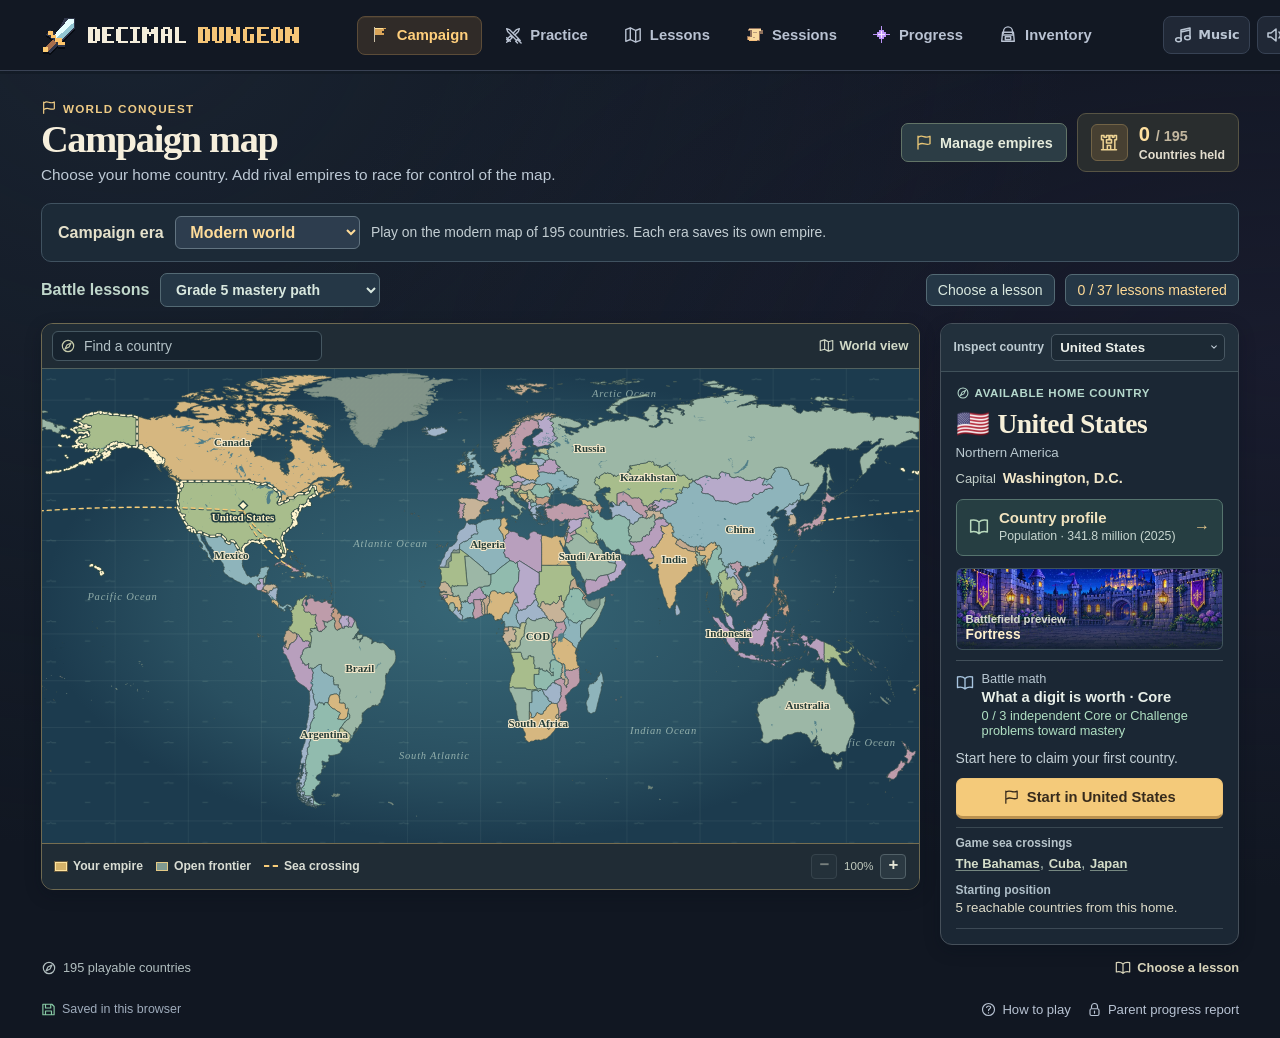
==== web/index.html @ e3fedc88 "Publish Decimal Dungeon with offline Mac and Windows launchers" ====
<!doctype html>
<html lang="en">
<head>
<meta charset="utf-8">
<meta name="viewport" content="width=device-width, initial-scale=1">
<meta name="theme-color" content="#10131e">
<meta http-equiv="Content-Security-Policy" content="default-src 'self' file:; script-src 'self' file:; style-src 'self' file: 'unsafe-inline'; img-src 'self' file: data:; media-src 'self' file:; connect-src 'none'; object-src 'none'; base-uri 'none'">
<title>Decimal Dungeon</title>
<link rel="icon" href="assets/app-icon.png">
<link rel="stylesheet" href="game.css">
<link rel="stylesheet" href="workbench.css">
<link rel="stylesheet" href="panels.css">
<link rel="stylesheet" href="campaign.css">
<link rel="stylesheet" href="country-guide.css">
<link rel="stylesheet" href="lesson-board.css">
<link rel="stylesheet" href="lesson-library.css">
<link rel="stylesheet" href="math-paper.css">
<link rel="stylesheet" href="fraction-workmat.css">
<link rel="stylesheet" href="battle-clock.css">
<script defer src="math.js"></script>
<script defer src="campaign-data.js"></script>
<script defer src="capitals.js"></script>
<script defer src="historical-atlas.js"></script>
<script defer src="eras.js"></script>
<script defer src="lesson-numbers.js"></script>
<script defer src="lesson-space.js"></script>
<script defer src="lessons.js"></script>
<script defer src="adventure.js"></script>
<script defer src="math-paper.js"></script>
<script defer src="fraction-workmat.js"></script>
<script defer src="workbench.js"></script>
<script defer src="lesson-models.js"></script>
<script defer src="lesson-board.js"></script>
<script defer src="lesson-library.js"></script>
<script defer src="panels.js"></script>
<script defer src="country-profiles.js"></script>
<script defer src="historical-country-facts.js"></script>
<script defer src="heritage-sites.js"></script>
<script defer src="country-guide.js"></script>
<script defer src="campaign.js"></script>
<script defer src="victory.js"></script>
<script defer src="battle-clock.js"></script>
<script defer src="music.js"></script>
<script defer src="game.js"></script>
</head>
<body>
<a class="skip" href="#campaign-host">Go to campaign map</a>
<header class="mast">
  <div class="mast-inner">
    <div class="brand" aria-label="Decimal Dungeon"><span data-icon="sword" class="brand-icon"></span><img src="assets/wordmark.png" alt="Decimal Dungeon"></div>
    <nav class="nav" aria-label="Game navigation">
      <button type="button" class="nav-item current" id="campaign-nav" aria-current="page"><span data-icon="flag"></span>Campaign</button>
      <button type="button" class="nav-item" id="battle-nav"><span data-icon="battle"></span><span id="battle-nav-label">Practice</span></button>
      <button type="button" class="nav-item" data-panel="map"><span data-icon="map"></span>Lessons</button>
      <button type="button" class="nav-item" data-panel="sessions"><span data-icon="scroll"></span>Sessions</button>
      <button type="button" class="nav-item" data-panel="progress"><span data-icon="spark"></span>Progress</button>
      <button type="button" class="nav-item" data-panel="inventory"><span data-icon="bag"></span>Inventory</button>
    </nav>
    <div class="tools">
      <button type="button" class="tool music-toggle" id="music" aria-label="Turn background music on" aria-pressed="false"><span data-icon="music"></span><span>Music</span></button>
      <button type="button" class="tool" id="sound" title="Turn sound off" aria-label="Turn sound off"><span data-icon="sound"></span></button>
      <button type="button" class="tool" data-panel="settings" title="Game settings" aria-label="Game settings"><span data-icon="gear"></span></button>
    </div>
  </div>
</header>
<main id="campaign-host" tabindex="-1" aria-label="Empire campaign"></main>
<main class="game-layout" id="battle-host" hidden>
  <div class="play-column">
    <section class="lesson-strip" aria-label="Current lesson">
      <div><small id="lesson-session-label">Current lesson</small><strong id="lesson-title" data-active-lesson></strong></div>
      <button type="button" data-panel="tutorial">Tutorial</button>
      <button type="button" data-panel="map">Change lesson</button>
    </section>
    <section class="arena" aria-labelledby="world-title">
      <div class="scenery" id="scenery">
        <div class="glints" aria-hidden="true"><i></i><i></i><i></i><i></i></div>
        <div class="area-title">
          <div class="world-tag"><span data-icon="diamond"></span><span id="world-number">Math practice</span></div>
          <h1 id="world-title" tabindex="-1">Add tenths</h1>
        </div>
        <div id="encounter" class="encounter">Encounter 01</div>
        <div class="fighter hero-fighter" id="hero-fighter" aria-hidden="true">
          <div class="char-shadow"></div>
          <div class="figure"><img id="hero-art" src="assets/ranger.png" alt=""><span class="held" id="held"></span></div>
        </div>
        <div class="fighter enemy-fighter" id="enemy-fighter" aria-hidden="true">
          <div class="char-shadow"></div>
          <div class="figure"><img id="enemy-art" src="assets/slime.png" alt=""><span class="crown" data-icon="crown"></span></div>
        </div>
        <dialog id="victory-film" aria-labelledby="victory-caption">
          <video id="victory-video" muted playsinline preload="none" aria-label="Heroes and monsters march into battle. The heroes raise their flag in victory."></video>
          <strong id="victory-caption"></strong>
          <button type="button" id="skip-victory">Skip film</button>
        </dialog>
        <div class="battle-flash" aria-hidden="true"></div>
        <span class="crit-flare" aria-hidden="true">Critical hit!</span>
        <div class="hero-nameplate plate"><span class="player-gem"></span><span id="battle-hero-name">Rowan</span></div>
        <div class="enemy-nameplate plate">
          <span class="hp-line"><b id="enemy-name">Moss Slime</b><span id="enemy-hp">30/30 HP</span></span>
          <span class="meter hp-track"><span id="hp-meter"></span></span>
        </div>
      </div>
      <div class="objective"><span data-icon="battle"></span><span id="objective">Solve the problem to defeat Moss Slime.</span></div>
    </section>
    <div class="spell-area">
      <div id="battle-timer"></div>
      <section id="workbench" tabindex="-1" aria-label="Math workbench"></section>
    </div>
  </div>
  <aside class="journal" aria-label="Hero and progress">
    <section class="journal-card hero-card">
      <div class="card-title"><span class="kicker-icon" data-icon="helmet"></span><h2>Your hero</h2><button type="button" class="icon-link" title="Change hero or equipment" aria-label="Change hero or equipment" data-panel="inventory"><span data-icon="edit"></span></button></div>
      <div class="hero-profile">
        <div class="portrait"><img id="portrait" src="assets/ranger.png" alt=""></div>
        <div><div class="small-label" id="hero-role">Forest ranger</div><strong id="hero-name">Rowan</strong><span class="level-badge" id="hero-level">Level 1</span></div>
      </div>
      <div class="xp-label"><span>Experience</span><span id="xp-count">0 / 100 XP</span></div>
      <div class="meter xp-track"><span id="xp-meter"></span></div>
      <div class="wallet"><span data-icon="coin"></span><strong id="coins">0</strong><span>gold coins</span></div>
    </section>
    <section class="journal-card quest-card">
      <div class="card-title"><span class="kicker-icon" data-icon="scroll"></span><h2>Battle and learning progress</h2></div>
      <div class="quest-body">
        <div class="quest-name"><span data-icon="flag"></span><strong id="quest-boss-title">Next boss</strong></div>
        <p id="quest-boss-text"></p><div class="encounter-route" id="route" aria-hidden="true"></div>
        <hr>
        <div class="quest-name"><span data-icon="spark"></span><strong id="quest-mastery-title">Add tenths</strong></div>
        <p id="quest-mastery-text"></p><div class="mastery-pips" id="mastery-pips" aria-hidden="true"></div>
      </div>
    </section>
    <button class="map-preview" type="button" id="empire-preview">
      <span class="map-image" id="campaign-miniature" aria-hidden="true"></span>
      <span class="map-caption"><span data-icon="flag"></span><span class="map-caption-heading"><strong>Campaign map</strong><small id="preview-era"></small></span><span id="world-count"></span></span>
    </button>
  </aside>
</main>
<footer class="footer"><span class="save-status" id="save-status"><span data-icon="save"></span>Saved on this Mac</span><div><button type="button" data-panel="help"><span data-icon="help"></span>How to play</button><button type="button" data-panel="parent"><span data-icon="lock"></span>Parent progress report</button></div></footer>
<noscript>This game needs JavaScript enabled.</noscript>
</body>
</html>
---- web/game.css ----
:root {
  color-scheme:dark;
  --ink:#f4f0e9; --muted:#acb8cb; --gold:#ffcf77; --line:#364153;
  --panel:#1b2433; --mint:#81dfb7; --subtle:#18202e;
  font-family:ui-rounded,"Trebuchet MS",-apple-system,BlinkMacSystemFont,sans-serif;
  font-size:16px;
}
* {box-sizing:border-box}
[hidden] {display:none!important}
#campaign-host:focus, #world-title:focus {outline:none}
body {margin:0; color:var(--ink); background-color:#111722; background-image:radial-gradient(ellipse at 10% 0%,#23314170 0,transparent 58%),radial-gradient(ellipse at 100% 35%,#23213d65 0,transparent 55%); min-height:100vh}
button {font:inherit; color:inherit; cursor:pointer}
button:focus-visible,a:focus-visible,[tabindex="0"]:focus-visible {outline:3px solid #a4deff; outline-offset:3px}
button:disabled {cursor:default}
[data-icon] {display:inline-grid; place-items:center; flex-shrink:0; line-height:0}
[data-icon] svg {display:block; width:100%; height:100%}
.skip {position:absolute; left:12px; top:-100px; z-index:8; background:#26374a; color:white; padding:9px}
.skip:focus {top:12px}
.mast {background:#121823; border-bottom:1px solid #394254; box-shadow:0 3px 0 #0e141d66}
.mast-inner {min-height:70px; max-width:1336px; margin:0 auto; padding:9px clamp(18px,3.2vw,45px); display:flex; align-items:center; gap:clamp(22px,4.5vw,72px)}
.brand {display:flex; gap:11px; align-items:center; flex:none}
.brand img {display:block; width:clamp(155px,16.5vw,226px); height:auto; image-rendering:pixelated}
.brand-icon {width:36px; height:41px; filter:drop-shadow(0 2px 0 #070b12)}
.nav {display:flex; gap:8px; align-items:center}
.nav-item,.tool {background:transparent; color:#b9c2d2; border:1px solid transparent; border-radius:8px; font-weight:690; transition:background .14s,color .14s}
.nav-item {display:flex; align-items:center; justify-content:center; gap:8px; min-height:39px; padding:6px 13px; font-size:.925rem; white-space:nowrap}
.nav-item [data-icon] {width:18px; height:18px}
.nav-item:hover,.tool:hover {background:#293344; color:#fff3d9}
.nav-item.current {color:#ffcf7c; border-color:#5c4c38; background:#302b28; box-shadow:inset 0 1px #79644033}
.tools {margin-left:auto; display:flex; gap:7px}
.tool {width:38px; height:38px; display:grid; place-items:center; border-color:#374254; color:#bbc6d4; background:#202836}
.tool [data-icon] {width:20px; height:20px}
.game-layout,.footer {width:min(100%,1336px); margin:auto; padding-inline:clamp(18px,3.2vw,45px)}
.game-layout {display:grid; grid-template-columns:minmax(0,1fr) clamp(240px,24vw,309px); gap:clamp(16px,1.7vw,25px); padding-top:clamp(18px,2.3vh,28px); align-items:start}
.play-column,.journal {display:grid; gap:18px; min-width:0}
.arena,.journal-card,.map-preview {border:1px solid #3b4659; background:var(--panel); border-radius:14px; overflow:hidden; box-shadow:0 4px 8px #0710192a}
.scenery {position:relative; height:clamp(252px,22.5vw,313px); background-color:#17434b; background-image:url(assets/slime-forest.webp); background-position:center; background-size:cover; isolation:isolate; overflow:hidden}
.scenery::before {content:""; position:absolute; inset:0; z-index:-1; pointer-events:none; background:linear-gradient(122deg,#071628b5,transparent 42%),linear-gradient(to top,#0c1c2673,transparent 26%)}
.area-title {position:absolute;right:clamp(94px,13%,122px); left:clamp(17px,2vw,29px); top:clamp(16px,1.6vw,22px)}
.world-tag,.encounter {font:700 .73rem/1.2 ui-monospace,Menlo,monospace; letter-spacing:.11em; text-transform:uppercase}
.world-tag {color:#ffe1a2; display:flex; align-items:center; gap:6px; text-shadow:0 1px 2px #010b13}
.world-tag [data-icon] {width:12px; height:12px}
.area-title h1 {margin:5px 0 0;color:#fff2c4;font-family:inherit;font-size:clamp(1.5rem,2.55vw,2.33rem);font-weight:850;line-height:1.08;letter-spacing:-.025em;text-wrap:balance;overflow-wrap:anywhere;text-shadow:0 2px 1px #152b36,0 0 8px #10262d}
.encounter {position:absolute; right:16px; top:16px; padding:6px 9px; letter-spacing:.05em; border:1px solid #b7d0d440; border-radius:5px; background:#111a2cce; color:#eeeede; font-size:.69rem}
.fighter {--scale:1; position:absolute; bottom:49px; width:clamp(75px,9vw,122px); height:clamp(77px,9.2vw,127px); pointer-events:none}
.fighter .figure {position:absolute; inset:0; display:grid; align-items:end; animation:breathe 2.45s ease-in-out infinite; transform-origin:bottom center}
.fighter img {width:100%; height:100%; display:block; object-fit:contain; object-position:bottom; image-rendering:pixelated; filter:drop-shadow(1px 2px 0 #142a3259)}
.hero-fighter {left:24%; transform:translateX(-50%)}
.enemy-fighter {right:24%; transform:translateX(50%) scale(var(--scale)); transform-origin:bottom center; width:clamp(67px,7.7vw,106px); height:clamp(67px,7.7vw,106px)}
.enemy-fighter .figure {animation:slime-idle 2.1s ease-in-out infinite}
.enemy-fighter.special {--scale:1.12}
.enemy-fighter.special img {filter:sepia(.6) saturate(1.8) hue-rotate(342deg)}
.enemy-fighter.boss {--scale:1.25}
.enemy-fighter .crown {display:none; position:absolute; top:-12%; left:32%; width:34%; height:30%}
.enemy-fighter.boss .crown {display:grid}
.char-shadow {position:absolute; inset:auto 4% -4px; height:13px; border-radius:50%; background:#091e29a8}
.held {position:absolute; left:87%; bottom:36%; width:29%; height:39%; transform:rotate(8deg); filter:drop-shadow(1px 2px 0 #1b2736)}
.held svg {height:100%; width:100%; display:block}
.plate {position:absolute; display:flex; justify-content:center; background:#111c29ef; color:#f5f2db; border:1px solid #93a6a17a; border-radius:6px; line-height:1.1; box-shadow:0 2px 0 #0f21225e}
.hero-nameplate {align-items:center; gap:6px; left:24%; bottom:14px; transform:translateX(-50%); padding:6px 12px; font-size:.83rem; font-weight:740}
.player-gem {display:block; width:7px; height:7px; background:#8cdecd; transform:rotate(45deg); border:1px solid #b5ffe3}
.enemy-nameplate {right:24%; bottom:8px; min-width:130px; max-width:240px; transform:translateX(50%); padding:5px 8px; display:block}
.hp-line {display:flex; align-items:center; justify-content:space-between; gap:10px; font-size:.78rem}
.hp-line span {font:650 .65rem/1.1 ui-monospace,Menlo,monospace; color:#dbe1d1; white-space:nowrap}
.meter {display:block; width:100%; overflow:hidden; border-radius:4px; background:#0e1724}
.meter>span {display:block; height:100%; border-radius:inherit; transition:width .45s}
.hp-track {height:5px; margin-top:4px}
.hp-track>span {background:#8be097; box-shadow:inset 0 -1px #55ad74}
.objective {color:#d3deeb; display:flex; gap:9px; align-items:center; padding:10px 16px; background:#1b2737; font-size:.91rem; min-height:39px}
.objective [data-icon] {color:#e7be83; width:17px; height:17px}
.journal {gap:15px}
.card-title {min-height:45px; display:flex; align-items:center; gap:10px; padding:11px 17px; border-bottom:1px solid #384253; background:#202a39}
.card-title h2 {margin:0; font-size:1rem; letter-spacing:.005em}
.kicker-icon {width:22px; height:22px}
.icon-link {margin-left:auto; width:28px; height:26px; padding:4px; background:transparent; border:0; color:#b3bfd1; border-radius:4px; display:grid; place-items:center}
.icon-link:hover {background:#3a4254}
.icon-link [data-icon] {width:14px;height:14px}
.hero-profile {display:flex; align-items:center; gap:13px; padding:17px 17px 13px}
.portrait {display:grid; justify-items:center; align-items:end; width:63px; height:63px; flex:none; border:1px solid #697966; border-radius:10px; overflow:hidden; background:radial-gradient(at 50% 80%,#686d4d,#39493d 65%,#2a3a37)}
.portrait img {width:66px; height:72px; object-fit:contain; object-position:top; image-rendering:pixelated; transform:translateY(6px)}
.small-label {font-size:.78rem; color:#bcc9d3}
#hero-name {display:inline-block; font-size:1.35rem; line-height:1.25; margin:2px 6px 3px 0}
.level-badge {display:inline-block; font-size:.72rem; font-weight:750; color:#e8d5ff; background:#3c344a; border:1px solid #685574; padding:3px 6px; border-radius:5px; vertical-align:3px}
.xp-label {display:flex; gap:5px; justify-content:space-between; margin:0 17px 6px; color:#c4cedd; font-size:.78rem}
#xp-count {font:600 .73rem/1.2 ui-monospace,Menlo,monospace; color:#c1b1eb}
.xp-track {margin:0 17px 14px; width:calc(100% - 34px); height:7px; background:#0f1723; border:1px solid #344052}
.xp-track>span {background:#ba9ced}
.wallet {border-top:1px solid #354050; margin:0 17px; padding:10px 0 12px; display:flex; align-items:center; gap:6px; font-size:.83rem; color:#c7c4bd}
.wallet [data-icon] {width:20px; height:20px; margin-right:2px}
.wallet strong {font-size:.97rem; color:var(--gold)}
.quest-body {padding:14px 17px 17px}
.quest-name {display:flex; gap:7px; align-items:center; font-size:.91rem}
.quest-name [data-icon] {width:15px; height:15px}
.quest-body p {font-size:.81rem; color:#b7c2d2; line-height:1.4; margin:5px 0 10px}
.quest-body hr {border:0; border-top:1px dashed #435064; margin:15px 0}
.encounter-route {display:flex; align-items:center; width:100%; max-width:210px; height:14px}
.encounter-route i {flex:1; position:relative; height:2px; background:#454e60}
.encounter-route i:last-child {flex:0}
.encounter-route i::before {content:""; width:8px; height:8px; background:#222b3c; border:1px solid #6b7890; position:absolute; top:50%; transform:translateY(-50%) rotate(45deg); box-sizing:border-box}
.encounter-route i.done::before {background:#7fd6ad; border-color:#a3e5c5}
.encounter-route i.active::before {background:#f4bf61; border-color:#ffe6b0; box-shadow:0 0 6px #e2bf5366}
.mastery-pips {display:flex; gap:4px}
.mastery-pips i {background:#303d4e; border:1px solid #495569; border-radius:2px; width:10%; max-width:22px; height:6px}
.mastery-pips i.lit {background:#92cbb5; border-color:#a5e7c5}
.map-preview {padding:0; width:100%; display:flex; flex-direction:column; text-align:left}
.map-image {aspect-ratio:1000 / 540; width:100%; display:block; background:#213941; transition:filter .2s}
.map-image svg {display:block; width:100%; height:100%}
.map-preview:hover .map-image {filter:brightness(1.12)}
.map-caption {display:flex; width:100%; align-items:center; padding:10px 14px; gap:8px; background:#202b39}
.map-caption [data-icon] {width:19px; height:19px}
.map-caption strong {font-size:.93rem}
.map-caption-heading {display:grid; gap:2px; min-width:0}
#preview-era {font-size:.72rem; color:#c0d0d4}
#world-count {font-size:.74rem; color:#bdcbd2; margin-left:auto}
.footer {display:flex; align-items:center; justify-content:space-between; margin:17px auto 0; padding-bottom:16px; color:#9facbc; font-size:.78rem}
.footer>div,.footer button,.save-status {display:flex; align-items:center; gap:6px}
.footer>div {gap:16px}
.footer button {background:none; border:0; padding:5px 0; color:#b8c3d3; font-size:.82rem}
.footer button:hover {color:#f9d393}
.footer [data-icon] {width:15px; height:15px}
.save-status [data-icon] {color:#88caa5}
#workbench {outline:none; scroll-margin-top:12px}
#workbench .wb-shell {border-radius:14px; border-color:#3b4659}
.receipt {padding:21px; text-align:center; background:radial-gradient(ellipse at top,#343344,#1b2433 80%); border:1px solid #4c4f62; border-radius:14px}
.receipt h2 {margin:8px 0 5px; font-size:1.5rem}
.receipt p {margin:4px 0 11px; color:#ccd4df; line-height:1.4}
.receipt>.reward-emblem {color:var(--gold); width:35px; height:35px}
.receipt>.reward-emblem:not([data-icon]) {font-size:2.15rem;line-height:1.15}
.take {display:flex; align-items:center; justify-content:center; gap:12px; margin:12px 0; flex-wrap:wrap}
.take span {display:inline-flex; align-items:center; gap:4px; color:#eadabb; font-size:.86rem; font-weight:700}
.take [data-icon] {width:16px;height:16px}
.next {background:var(--gold); color:#362a19; border:1px solid #edbd6b; border-bottom:3px solid #ad8046; padding:9px 21px; border-radius:8px; font-weight:750}
.receipt .equation {font:700 1rem/1.5 ui-monospace,Menlo,monospace; color:#b9efd2}
.glints {position:absolute; inset:0; z-index:-1}
.glints i {position:absolute; width:3px; height:3px; background:#fff2a3; box-shadow:0 0 6px #fee173; animation:drift 4s ease-in-out infinite}
.glints i:nth-child(1) {left:10%; top:70%}.glints i:nth-child(2) {left:42%; top:58%; animation-delay:-1.5s}.glints i:nth-child(3) {left:58%; top:68%; animation-delay:-2.7s}.glints i:nth-child(4) {left:88%; top:51%; animation-delay:-.7s}
.battle-flash {opacity:0; width:24px; height:24px; background:#fff7ad; box-shadow:0 0 10px 6px #f7c576; position:absolute; left:29%; bottom:30%; clip-path:polygon(50% 0,65% 35%,100% 50%,65% 62%,50% 100%,38% 63%,0 50%,38% 37%)}
.cast .battle-flash {animation:cast .65s ease-out both}
.cast .enemy-fighter .figure {animation:hit .6s .28s ease-out}
@keyframes breathe {50%{transform:translateY(-2px)}}
@keyframes slime-idle {50%{transform:scale(1.035,.96)}}
@keyframes drift {0%,100%{opacity:.15; transform:translateY(4px)}50%{opacity:.9; transform:translateY(-4px)}}
@keyframes cast {0%{opacity:0; left:29%; transform:scale(.3)}18%{opacity:1}82%{opacity:1; left:75%; transform:scale(1.2)}100%{left:75%; opacity:0; transform:scale(2.8)}}
@keyframes hit {15%,45%{transform:translateX(6px);filter:brightness(1.8)}30%,75%{transform:translateX(-2px)}}
@media (min-width:1450px) {.game-layout {padding-top:30px}.scenery {height:335px}.journal{gap:18px}}
@media (max-width:1000px) {.mast-inner{gap:22px}.nav{gap:1px}.nav-item{padding-inline:9px}.game-layout {grid-template-columns:minmax(0,1fr) 225px;gap:14px}.card-title,.hero-profile{padding-inline:13px}.quest-body{padding-inline:13px}.scenery{height:254px}}
@media (max-width:880px) {.game-layout{grid-template-columns:minmax(0,1fr)}.journal{grid-template-columns:repeat(3,minmax(0,1fr));align-items:start}.hero-fighter{width:100px;height:108px}.enemy-fighter{width:85px;height:85px}.scenery{height:270px}.hero-profile{gap:8px}.portrait{width:50px;height:53px}.portrait img{width:52px;height:60px}}
@media (max-width:670px) {.mast-inner{flex-wrap:wrap; gap:7px; padding-block:10px 4px}.brand-icon{width:28px;height:32px}.brand img{width:171px}.nav{order:3; width:100%; justify-content:space-between; border-top:1px solid #303947; padding-top:5px}.nav-item{flex:1; min-height:34px}.tool{height:32px;width:32px}.game-layout,.footer{padding-inline:12px}.game-layout{padding-top:12px}.scenery{height:235px}.journal{grid-template-columns:repeat(2,minmax(0,1fr));gap:10px}.map-preview{grid-column:1/-1;display:grid;grid-template-columns:40% 1fr}.journal-card{height:100%}.quest-body{padding-block:10px}.quest-body hr{margin:10px 0}.enemy-nameplate{right:25%}.play-column{gap:12px}.footer{flex-wrap:wrap;gap:6px}}
@media (max-width:430px) {.encounter{font-size:.6rem;padding:4px 6px;right:10px;top:12px}.area-title{left:14px;top:12px}.hero-fighter{width:80px;height:90px;left:23%}.enemy-fighter{width:70px;height:70px}.scenery{height:209px}.hero-profile{display:block;padding-block:10px}.portrait{float:left;margin:0 6px 3px 0;width:40px;height:44px}.portrait img{width:44px;height:50px}.level-badge{font-size:.65rem}.small-label{font-size:.71rem}.hero-profile #hero-name{font-size:1rem}.objective{font-size:.82rem;padding:8px 10px}.map-caption{padding-inline:8px}.card-title{gap:6px}.quest-name{font-size:.8rem}.quest-name [data-icon]{width:12px;height:12px}.quest-body p{font-size:.75rem}.quest-body{padding-inline:10px}.encounter-route{width:92%}}
@media (prefers-reduced-motion:reduce) {*,*::before,*::after {animation:none!important; transition:none!important; scroll-behavior:auto!important}}
@media (min-width:671px) and (max-width:820px) {
  .mast-inner{gap:10px;padding-inline:12px}.brand{gap:6px}.brand img{width:144px}.brand-icon{width:27px}
  .nav-item{font-size:.85rem;padding-inline:6px;gap:4px}.tool{width:33px;height:34px}
}
@media (max-width:440px) {.nav-item{font-size:.79rem;padding-inline:4px;gap:4px}.nav-item [data-icon]{width:14px;height:14px}}

#victory-film {position:absolute;inset:0;z-index:6;margin:0;width:100%;height:100%;max-width:none;max-height:none;padding:0;border:0;overflow:hidden;background:#101922;color:#fff3cf}
#victory-video {width:100%;height:100%;display:block;object-fit:contain}
#victory-caption {position:absolute;top:12px;left:14px;max-width:calc(100% - 118px);padding:5px 10px;background:#122032e8;border:1px solid #d1ae70;border-radius:5px;font:700 clamp(.88rem,2vw,1.18rem)/1.25 Georgia,serif}
#skip-victory,[data-replay-victory],[data-conquest-map] {border:1px solid #768093;border-radius:7px;background:#1d2a3b;color:#fff1cf;font:inherit;font-weight:650;padding:7px 12px}
#skip-victory {position:absolute;right:12px;top:12px;font-size:.82rem}
[data-replay-victory],[data-conquest-map] {margin:4px 0 4px 8px}

.receipt .next kbd {margin-inline-start:.6em;padding:.05em .28em;border:1px solid #977344;border-radius:3px;font:600 .86em/1 system-ui}

.worked-sums {margin:10px auto 14px;background:#172435;border:1px solid #425767;border-radius:8px;text-align:left}
.worked-sums summary {padding:9px 13px;cursor:pointer;color:#c0e6dc;font-weight:650}
.worked-sums summary:focus-visible {outline:2px solid #f8d992;outline-offset:2px}
.worked-sums-sheet {display:grid;grid-template-columns:repeat(auto-fit,minmax(min(100%,240px),1fr));gap:18px;padding:5px 13px 13px}
.worked-sums h3 {color:#ffe1a5;margin:0;font-size:1rem}
.worked-sums .equation {overflow-wrap:anywhere}
.worked-sums ol {padding:0;margin:0;list-style:none}
.worked-sums li {display:grid;grid-template-columns:1fr auto;gap:1px 9px;padding:5px 0;border-top:1px solid #384655}
.worked-sums li strong {text-transform:capitalize;font-size:.85rem}
.worked-sums li span {font-variant-numeric:tabular-nums}
.worked-sums li small {grid-column:1/-1;color:#b8c9d1}
.lesson-milestone{display:inline-block;margin:7px 0;border:1px solid #4b766d;background:#203d39;padding:5px 10px;border-radius:7px;color:#bae7d0;font-weight:650}
.lesson-milestone.earned{border-color:#bb944e;background:#3b3224;color:#ffdc90}
.receipt [data-next-lesson]{font:inherit;background:#233847;color:#c6e8db;border:1px solid #5d7e81;border-radius:7px;padding:7px 10px;margin:4px}
@media(max-width:950px){.mast .nav{flex-wrap:wrap}.mast .nav-item{padding-inline:7px;min-height:34px}}
.spell-area{min-width:0}
.music-toggle{width:auto;padding-inline:9px;display:flex;align-items:center;justify-content:center;gap:5px;font:650 .8rem/1 system-ui}
.music-toggle[aria-pressed=true]{border-color:#78aa91;background:#244537;color:#c1e7cb}
.critical-hit{display:flex;justify-content:center;align-items:center;flex-wrap:wrap;gap:8px;margin:10px auto 6px;padding:8px 12px;width:fit-content;border:1px solid #a48553;border-radius:7px;background:#3a3225;color:#f9dea6}
.critical-hit strong{color:#ffda80}.critical-hit span{font-size:.85rem}
@media(max-width:720px){.music-toggle{width:36px;padding-inline:4px}.music-toggle span:last-child{display:none}}
.crit-flare{display:none;pointer-events:none;position:absolute;z-index:4;right:12%;top:27%;padding:3px 8px;font:800 clamp(.85rem,1.7vw,1.3rem)/1.3 ui-rounded,system-ui;color:#ffe394;background:#30281cef;border:1px solid #d6a45b;border-radius:5px;text-shadow:1px 1px #362715}
.crit-cast .crit-flare{display:block;animation:crit-rise 1.6s ease-out forwards}
@keyframes crit-rise{0%{opacity:0;transform:translateY(12px) scale(.9)}15%,77%{opacity:1}23%{transform:translateY(0) scale(1.04)}100%{opacity:0;transform:translateY(-16px)}}
@media(prefers-reduced-motion:reduce){.crit-cast .crit-flare{display:none}}
---- web/workbench.css ----
.wb-shell {
  --wb-ink:#ebeff7; --wb-soft:#b2bed0; --wb-line:#344054; --wb-frame:#1d2738;
  --wb-gold:#ffcc70; --wb-teal:#88ead4; --wb-input:#faf0d7;
  color:var(--wb-ink); background:#1b2433; border:1px solid var(--wb-line);
  border-radius:18px; overflow:hidden; font-family:inherit;
}
.wb-shell * { box-sizing:border-box; }
.wb-sr { position:absolute; width:1px; height:1px; margin:-1px; overflow:hidden; clip-path:inset(50%); white-space:nowrap; }
.wb-header { display:flex; align-items:center; justify-content:space-between; gap:12px; padding:15px 21px; border-bottom:1px solid var(--wb-line); }
.wb-title-group,.wb-tools { display:flex; align-items:center; gap:12px; }
.wb-title-group { min-width:0; }
.wb-book,.wb-tools { flex-shrink:0; }
.wb-tools { gap:10px; }
.wb-header .wb-equation { color:#f3dfaf; font:650 1.13rem/1.3 ui-monospace,'Courier New',monospace; letter-spacing:.02em; margin:3px 0 0; }
.wb-header .wb-equation span { color:#b6c4d5; }
.wb-mode { color:#b7c5d8; font-size:.83rem; font-weight:650; }
.wb-header h2 { display:flex; gap:12px; align-items:center; color:var(--wb-ink); font-family:inherit; font-size:1.2rem; line-height:1.25; letter-spacing:-.025em; font-weight:780; margin:0; }
.wb-book { display:grid; place-items:center; width:35px; height:35px; border-radius:9px; color:#c8b5ff; background:#36314c; border:1px solid #55466a; }
.wb-shell button, .wb-shell input { font:inherit; }
.wb-shell button { cursor:pointer; }
.wb-shell button:disabled { cursor:default; }
.wb-shell :focus-visible { outline:3px solid var(--wb-teal); outline-offset:3px; }
.wb-header .wb-hint { background:#252d3c; border:1px solid #51505a; color:#ffdb91; display:flex; align-items:center; gap:7px; font-size:.875rem; font-weight:700; border-radius:9px; padding:6px 9px; min-height:35px; }
.wb-hint:disabled { opacity:.55; }
.wb-hint-count { background:#453d32; border-radius:5px; padding:1px 5px; font-variant-numeric:tabular-nums; }
.wb-body { display:grid; grid-template-columns:minmax(245px,.92fr) minmax(275px,1.08fr); gap:clamp(16px,2.3vw,32px); padding:18px 21px 21px; align-items:stretch; }
.wb-board {
  --wb-cell:clamp(32px,3.45vw,43px); --wb-gap:5px; display:flex; flex-direction:column; align-items:center;
  justify-content:center; gap:12px; min-height:185px; border-radius:12px; border:1px solid #36465a;
  padding:16px 6px; color:#e6edf7;
  background-color:#141e2d; background-image:linear-gradient(#637b9411 1px,transparent 1px),linear-gradient(90deg,#637b9411 1px,transparent 1px);
  background-size:18px 18px; overflow:hidden; position:relative;
}
.wb-grid { width:calc(var(--wb-cell) * var(--n)); margin-inline:auto; position:relative; }
.wb-guided::before { content:''; position:absolute; inset-block:0; left:calc(var(--wb-cell) * var(--wb-whole) - 1px); border-left:1px dashed #b29a6566; pointer-events:none; }
.wb-row, .wb-places { display:grid; grid-template-columns:repeat(var(--n),var(--wb-cell)); justify-content:start; }
.wb-row { position:relative; transform:translateX(calc(var(--wb-cell) * var(--shift,0))); }
.wb-row.wb-movable { border-radius:6px; cursor:grab; touch-action:pan-y; user-select:none; -webkit-user-select:none; }
.wb-row.wb-movable:active { cursor:grabbing; }
.wb-lane { position:relative; margin:3px 0; }
.wb-operator { position:absolute; left:calc(-1 * var(--wb-cell) - 11px); top:50%; transform:translateY(-52%); font:600 1.3rem/1 ui-monospace,monospace; color:#c0cddd; }
.wb-cell { height:calc(var(--wb-cell) - 6px); display:flex; align-items:center; justify-content:center; position:relative; font:700 clamp(1.25rem,2.3vw,1.65rem)/1 ui-monospace,'Courier New',monospace; font-variant-numeric:tabular-nums; border-radius:5px; }
.wb-tile { color:#f5ecd7; background:#344153; box-shadow:inset 0 -2px 0 #263244; margin-inline:calc(var(--wb-gap)/2); }
.wb-movable .wb-tile { color:#fff3cf; background:#51473b; box-shadow:inset 0 0 0 1px #7c6850,inset 0 -2px 0 #3c342b; }
.wb-cell .wb-dot { position:absolute; z-index:2; display:block; width:6px; height:6px; background:#ffce76; color:transparent; border-radius:50%; right:-6px; bottom:3px; pointer-events:none; }
.wb-cell:not(.wb-tile) .wb-dot { right:-3px; }
.wb-active-col { color:#152b2b; background:#b4e6cf; box-shadow:inset 0 -2px 0 #779f91; }
.wb-filled:not(.wb-active-col) { color:#90ead8; }
.wb-line { height:2px; margin:6px -5px 5px; background:#a3aab2; opacity:.85; border-radius:3px; }
.wb-result.wb-unfilled::before { content:''; display:block; background:#344050; border-radius:4px; height:3px; width:13px; }
.wb-result-row .wb-verified { color:#a9ebce; }
.wb-places { margin-bottom:5px; color:#bac9d9; }
.wb-places span { text-align:center; font:600 .75rem/1.15 ui-monospace,monospace; }
.wb-shell .wb-guide-btn { color:#b8cadd; background:transparent; border:0; padding:2px 5px; font-size:.81rem; font-weight:650; text-decoration:underline; text-underline-offset:3px; }
.wb-carries .wb-cell { height:24px; }
.wb-shell .wb-digit-input { width:calc(100% - 6px); height:100%; padding:0; text-align:center; font:inherit; font-size:inherit; color:#20292f; background:var(--wb-input); border:2px solid #ddbd82; border-radius:5px; outline-offset:1px; caret-color:#233128; box-shadow:none; }
.wb-shell .wb-result-input { border-color:#a9e8d3; background:#e0fae9; }
.wb-digit-input::placeholder { color:#766d55; opacity:1; }
.wb-shell .wb-carry { width:22px; height:22px; border:1px dashed #c7afec; background:#40364e; color:#f0dbff; border-radius:5px; font:650 .92rem/1 ui-monospace,monospace; }
.wb-carry::placeholder { color:#d9cce9; }
.wb-carry-done { color:#d9beff; font-size:.89rem; }
.wb-shell .wb-placeholder { width:100%; }
.wb-sliders { display:flex; gap:8px; }
.wb-row-controls { display:grid; gap:6px; }
.wb-slider-label { align-self:center; min-width:65px; color:#c6d1de; font-size:.78rem; font-weight:680; }
.wb-multi-board { container-type:inline-size; }
.wb-multi-board .wb-grid { --wb-cell:min(42px,calc((100cqw - 19px) / (var(--n) + 2.7))); }
.wb-wide-places .wb-places span { align-self:start; white-space:nowrap; }
.wb-wide-places .wb-places span:nth-child(even) { margin-top:.9rem; }
.wb-multi-board .wb-operator { left:calc(-1 * var(--wb-cell) - 10px); }
.wb-sliders button { border:1px solid #475569; color:#e0e6ee; background:#2a3647; border-radius:7px; padding:4px 10px; min-width:64px; font-size:.83rem; font-weight:700; display:inline-flex; gap:6px; align-items:center; justify-content:center; }
.wb-sliders button span { font-size:1.1rem; line-height:1; }
.wb-sliders button:disabled { opacity:.47; }
.wb-task { display:flex; flex-direction:column; justify-content:center; align-items:flex-start; min-width:0; text-align:left; padding-block:4px; }
.wb-step { color:#b2c2d4; display:flex; align-items:center; gap:9px; font-size:.78rem; font-weight:650; }
.wb-dots { display:flex; gap:4px; align-items:center; }
.wb-dots i { display:block; border-radius:3px; height:5px; width:8px; background:#465267; }
.wb-dots .wb-here { width:16px; background:#f8cd7c; }
.wb-dots .wb-done { background:#88d6b8; }
.wb-task h3 { font-family:inherit; font-size:clamp(1.18rem,2vw,1.47rem); color:#f4f2eb; letter-spacing:-.03em; line-height:1.2; margin:9px 0 6px; font-weight:760; }
.wb-task h3:focus { outline:0; }
.wb-task p { font-size:.96rem; line-height:1.45; margin:0; color:#c1cddd; }
.wb-actions { margin-top:13px; display:flex; flex-wrap:wrap; align-items:center; gap:8px 14px; }
.wb-shell .wb-primary { background:#ffce77; border:1px solid #f2c173; border-bottom:3px solid #b98d4c; color:#30291c; font-weight:780; border-radius:8px; padding:8px 17px; min-height:40px; font-size:.94rem; }
.wb-primary:hover { filter:brightness(1.05); }
.wb-shell .wb-text-btn { background:transparent; border:0; padding:6px 0; color:#c5d0de; font-size:.85rem; font-weight:650; text-decoration:underline; text-underline-offset:3px; text-decoration-color:#657386; }
.wb-feedback:empty { display:none; }
.wb-feedback p { font-size:.87rem; padding:7px 9px; border-radius:6px; margin-top:8px; }
.wb-feedback .wb-msg { color:#ffdda4; background:#39342f; border-left:2px solid #dfb568; }
.wb-feedback .wb-clue { display:flex; gap:7px; align-items:flex-start; color:#e7d8ff; background:#373044; border-left:2px solid #b49bdb; }
.wb-feedback .wb-clue svg { flex:none; margin-top:2px; }
.wb-shell .wb-final { border:2px solid #cdbd91; background:#fff2d6; color:#222b32; padding:8px 11px; font-size:1.1rem; border-radius:7px; width:100%; max-width:222px; margin-top:10px; font-variant-numeric:tabular-nums; }
.wb-final::placeholder { color:#736c61; }
.wb-estimates { display:flex; gap:8px; margin-top:10px; }
.wb-rounding { display:flex; flex-wrap:wrap; align-items:flex-end; gap:6px; margin-top:10px; }
.wb-rounding label { display:flex; flex-direction:column; gap:3px; color:#d3dfdd; font:600 .78rem/1.2 ui-monospace,monospace; }
.wb-rounding>span { align-self:flex-end; color:#bac8d3; padding-bottom:6px; }
.wb-shell .wb-rounding input { width:4.8em; min-height:31px; font:650 .95rem/1 ui-monospace,monospace; border-radius:5px; border:1px solid #cfb786; background:#f7eed8; color:#263139; text-align:center; padding:3px; }
.wb-estimates button { background:#2a3547; color:#f4f4ef; border:1px solid #617187; border-radius:7px; min-width:43px; min-height:34px; font-weight:700; }
.wb-estimates button[aria-pressed=true] { background:#d7f4de; color:#20382e; border-color:#92cea9; }
.wb-cast { text-align:center; padding:24px; color:var(--wb-teal); }
@media (max-width:800px) {
  .wb-body { grid-template-columns:minmax(225px,.92fr) minmax(195px,1fr); padding:14px; gap:16px; }
  .wb-board { --wb-cell:33px; }
}
@media (max-width:580px) {
  .wb-body { grid-template-columns:1fr; gap:14px; }
  .wb-header { padding:11px 14px; }
  .wb-header .wb-title-group,.wb-header .wb-tools { gap:7px; }
  .wb-header .wb-tools { flex-direction:column-reverse; gap:2px; align-items:center; }
  .wb-mode { font-size:.78rem; }
  .wb-board { min-height:155px; --wb-cell:36px; padding:12px 8px; }
  .wb-task { padding:0 2px; }
  .wb-actions { margin-top:10px; }
}
.wb-group-board { gap:14px; padding:18px 12px; }
.wb-pair-tiles { display:flex; flex-wrap:wrap; justify-content:center; gap:8px; }
.wb-shell .wb-pair-tiles button { position:relative; background:#e9ddba; border:2px solid #c2ae7d; border-bottom:4px solid #958153; border-radius:8px; color:#292d30; padding:12px 9px; font:700 clamp(1rem,1.7vw,1.32rem)/1 ui-monospace,monospace; }
.wb-shell .wb-pair-tiles button[aria-pressed=true] { background:#c2edd7; border-color:#71c9ad; border-bottom-color:#4d927e; }
.wb-shell .wb-pair-tiles button[aria-pressed=true]::after { content:'✓'; display:block; position:absolute; right:-4px; top:-7px; border:1px solid #afe1bf; border-radius:50%; padding:1px 3px; color:#f0f9dd; background:#366959; font:750 .72rem/1 ui-sans-serif,sans-serif; }
.wb-shell .wb-pair-tiles button:disabled { background:#3a4450; border-color:#526270; color:#d8decb; }
.wb-primary:disabled { opacity:.55; }
.wb-group-board .wb-group-note { text-align:center; color:#c0ccda; font-size:.85rem; margin:0; }
.wb-leg-context { display:flex; flex-wrap:wrap; align-items:center; gap:3px 10px; padding:9px 21px; background:#202c3a; border-bottom:1px solid #354556; }
.wb-leg-context strong { color:#b3e6cf; font-size:.82rem; font-weight:750; }
.wb-leg-context>span { color:#f5e4b9; font:650 .96rem/1.3 ui-monospace,monospace; overflow-wrap:anywhere; }
.wb-leg-context p { font-size:.82rem; line-height:1.3; margin:0 0 0 auto; color:#d0d8da; overflow-wrap:anywhere; }
.wb-step { flex-wrap:wrap; }
.wb-column-count { border-left:1px solid #5a6879; padding-left:8px; color:#bfdfcf; }
@media (max-width:580px) {
  .wb-leg-context { padding:8px 14px; }
  .wb-leg-context p { margin-left:0; flex-basis:100%; }
}
---- web/panels.css ----
.dp-dialog {
  --dp-base: #182334;
  --dp-card: #223045;
  --dp-line: #405069;
  --dp-text: #f6f2dc;
  --dp-dim: #bdc8cf;
  --dp-gold: #ffcf76;
  --dp-mint: #8cdfbc;
  color: var(--dp-text);
  background: var(--dp-base);
  border: 2px solid #697385;
  border-radius: 14px;
  box-shadow: 0 8px 0 #111821, 0 26px 95px #050a15aa, inset 0 1px #a6aa9c25;
  width: min(35rem, calc(100vw - 2rem));
  max-width: 100%;
  max-height: min(84dvh, 52rem);
  padding: 0;
  margin: auto;
  font: 1rem/1.45 -apple-system, BlinkMacSystemFont, 'Segoe UI', sans-serif;
  color-scheme: dark;
  overscroll-behavior: contain;
}
.dp-dialog::backdrop { background: #060d1aca; backdrop-filter: blur(4px); }
.dp-dialog * { box-sizing: border-box; }
.dp-dialog .dp-header {
  display: flex; align-items: center; gap: .75rem; padding: .95rem 1.35rem;
  background: #202d3e; border-bottom: 1px solid var(--dp-line);
  position: sticky; top: 0; z-index: 1;
}
.dp-dialog .dp-header h2 { margin: 0; font: 700 1.42rem/1.25 Georgia, serif; color: var(--dp-text); }
.dp-header .dp-icon { width: 1.7rem; height: 1.7rem; }
.dp-icon { width: 2rem; height: 2rem; image-rendering: pixelated; display: block; flex-shrink: 0; }
.dp-dialog .dp-close {
  margin-left: auto; border-radius: 8px; border: 1px solid var(--dp-line);
  color: var(--dp-dim); background: #28374a; width: 2.15rem; height: 2.15rem;
  padding: 0; font: 1.5rem/1 sans-serif; cursor: pointer;
}
.dp-dialog button { font-family: inherit; }
.dp-dialog button:focus-visible, .dp-dialog input:focus-visible, .dp-dialog select:focus-visible {
  outline: 3px solid #ffdb89; outline-offset: 3px;
}
.dp-dialog button:not(:disabled):hover { filter: brightness(1.13); }
.dp-dialog .dp-body { display: grid; gap: .85rem; padding: 1.2rem 1.4rem 1.45rem; }
.dp-dialog .dp-body h3 { color: var(--dp-text); font: 700 1.16rem/1.3 Georgia, serif; margin: .5rem 0 -.2rem; }
.dp-dialog .dp-body h4 { font-size: 1rem; font-weight: 650; line-height: 1.35; margin: .2rem 0 -.36rem; }
.dp-dialog .dp-description { margin: 0; color: var(--dp-dim); font-size: .96rem; line-height: 1.45; }
.dp-dialog .dp-list { display: grid; gap: .47rem; }
.dp-dialog .dp-map-art { display: block; width: 100%; height: clamp(6rem,18vh,10rem); object-fit: cover; border: 1px solid var(--dp-line); border-radius: 8px; image-rendering: pixelated; }
.dp-dialog .dp-route, .dp-dialog .dp-hero {
  background: var(--dp-card); color: var(--dp-text); border: 1px solid var(--dp-line);
  text-align: left; border-radius: 9px; padding: .52rem .78rem; cursor: pointer;
}
.dp-dialog .dp-route { display: flex; align-items: center; width: 100%; gap: .75rem; min-height: 3.09rem; }
.dp-dialog .dp-art { display: grid; place-items: center; flex: none; width: 2.5rem; height: 2.5rem; background: #172231; border-radius: 6px; }
.dp-dialog .dp-art .dp-icon { width: 1.65rem; height: 1.65rem; }
.dp-dialog .dp-route[aria-pressed="true"], .dp-dialog .dp-current, .dp-dialog .dp-hero[aria-pressed="true"] {
  background: #213c3e; border-color: #69aa97; box-shadow: inset 0 0 0 1px #83c1a522;
}
.dp-dialog .dp-route:disabled { opacity: 1; background: #1d2839; cursor: default; color: #c1c6cb; border-color: #354153; }
.dp-dialog .dp-route:disabled .dp-icon { opacity: .72; }
.dp-dialog .dp-main { display: grid; flex: 1; gap: .06rem; }
.dp-dialog .dp-main strong, .dp-dialog strong.dp-main, .dp-dialog .dp-hero strong { font-weight: 680; font-size: 1rem; }
.dp-dialog .dp-note { font-size: .87rem; color: var(--dp-dim); line-height: 1.35; }
.dp-dialog .dp-status { color: var(--dp-mint); font-size: .85rem; font-weight: 640; }
.dp-dialog .dp-route:disabled .dp-status { color: #a5b0c1; }
.dp-dialog .dp-balance { margin: 0; justify-self: start; padding: .3rem .75rem; background: #3b352c; border: 1px solid #776646; color: var(--dp-gold); border-radius: 5px; font-weight: 650; }
.dp-dialog .dp-heroes { display: grid; grid-template-columns: repeat(3, minmax(0,1fr)); gap: .5rem; }
.dp-dialog .dp-hero { display: grid; justify-items: start; gap: .15rem; padding: .8rem; }
.dp-dialog .dp-hero .dp-portrait { height: 3.65rem; width: 3.65rem; object-fit: contain; image-rendering: pixelated; margin-bottom: .3rem; }
.dp-dialog .dp-field { display: grid; gap: .36rem; font-size: .95rem; }
.dp-dialog select, .dp-dialog input:not([type=checkbox]) {
  width: 100%; min-width: 0; height: 2.75rem; border-radius: 6px; border: 1px solid var(--dp-line);
  background-color: #111c2c; color: var(--dp-text); padding: .45rem .7rem; font: inherit;
}
.dp-dialog select {
  appearance: none; padding-right: 2.25rem; cursor: pointer;
  background-image: linear-gradient(45deg,transparent 50%,var(--dp-dim) 50%),linear-gradient(135deg,var(--dp-dim) 50%,transparent 50%);
  background-size: 5px 5px; background-repeat: no-repeat;
  background-position: calc(100% - 17px) 52%,calc(100% - 12px) 52%;
}
.dp-dialog .dp-toggle { display: flex; align-items: center; justify-content: space-between; gap: 1rem; padding: .9rem; background: var(--dp-card); border-radius: 8px; }
.dp-dialog .dp-toggle input { accent-color: var(--dp-mint); width: 1.25rem; height: 1.25rem; }
.dp-dialog .dp-button {
  justify-self: start; font-size: .94rem; font-weight: 700; padding: .62rem 1rem; min-height: 2.55rem; cursor: pointer;
  border: 1px solid #738979; border-radius: 7px; color: var(--dp-text); background: #2b413f;
}
.dp-dialog .dp-primary { background: #ecd18b; color: #2f281a; border-color: #fbdc95; box-shadow: 0 3px #927846; }
.dp-dialog .dp-form { display: grid; gap: .8rem; }
.dp-dialog .dp-error { margin: 0; color: #ffb39c; font-size: .91rem; }
.dp-dialog .dp-error:empty { display: none; }
.dp-dialog .dp-stats { display: grid; grid-template-columns: repeat(4,1fr); gap: .4rem; }
.dp-dialog .dp-stat { display: grid; align-content: start; gap: .1rem; padding: .6rem .48rem; background: var(--dp-card); border: 1px solid var(--dp-line); border-radius: 7px; }
.dp-dialog .dp-stat strong { font-size: 1.25rem; color: var(--dp-gold); }
.dp-dialog .dp-stat span { font-size: .82rem; color: var(--dp-dim); }
.dp-dialog .dp-world-name { margin: 0; font-weight: 650; color: var(--dp-mint); }
.dp-dialog progress { display: block; width: 100%; height: .65rem; accent-color: var(--dp-mint); border: 0; border-radius: 4px; overflow: hidden; background: #0d1928; }
.dp-dialog progress::-webkit-progress-bar { background: #0d1928; }
.dp-dialog progress::-webkit-progress-value { background: var(--dp-mint); border-radius: 4px; }
.dp-dialog .dp-data { margin: 0; display: grid; grid-template-columns: 1fr auto; align-items: baseline; gap: .4rem 1rem; padding: .75rem; background: var(--dp-card); border-radius: 7px; color: var(--dp-dim); font-size: .92rem; }
.dp-dialog .dp-data dd { margin: 0; color: var(--dp-text); }
.dp-dialog .dp-skills summary { cursor: pointer; color: var(--dp-mint); font-weight: 650; }
.dp-dialog .dp-skills[open] summary { margin-bottom: .5rem; }
.dp-dialog .dp-help { padding-left: 1.6rem; margin: 0; display: grid; gap: .8rem; }
.dp-dialog .dp-help li { padding-left: .15rem; }
.dp-dialog .dp-help li::marker { color: var(--dp-gold); font-weight: 650; }
.dp-dialog .dp-help strong { display: block; margin-bottom: .1rem; color: var(--dp-text); }
.dp-dialog .dp-text { border: 0; background: transparent; text-decoration: underline; text-underline-offset: .2rem; cursor: pointer; padding: .55rem 0 .1rem; justify-self: start; font-size: .9rem; }
.dp-dialog .dp-reset { color: #f5b59d; }
.dp-dialog .dp-danger { display: grid; gap: .6rem; border: 1px solid #865c52; background: #3a2a30; border-radius: 8px; padding: .8rem; }
.dp-dialog .dp-actions { display: flex; flex-wrap: wrap; gap: .5rem; }
.dp-dialog .dp-remove { color: #ffdac9; background: #60342e; border-color: #986558; }
@media (max-width: 425px) {
  .dp-dialog .dp-header { padding: .8rem 1rem; }
  .dp-dialog .dp-body { padding: 1rem; }
  .dp-dialog .dp-routes .dp-route { gap: .45rem; padding: .45rem; }
  .dp-dialog .dp-stats { grid-template-columns: repeat(2,1fr); }
  .dp-dialog .dp-hero { padding: .6rem .4rem; }
  .dp-dialog .dp-status { font-size: .78rem; }
}

.dp-dialog .dp-schoolwork { border-color: #796745; background: #35302a; margin-bottom: .4rem; }
.dp-dialog .dp-schoolwork .dp-status { color: #ffda88; }
---- web/campaign.css ----
#campaign-host { max-width:1336px; margin:0 auto; padding:0 clamp(18px,3.2vw,45px); outline:none; }
#campaign-host[hidden] { display:none; }
.cm-shell { --cm-line:#3c4955; --cm-panel:#1b2734; --cm-cream:#f3e8cc; --cm-amber:#f3c974; color:#f0f0e7; padding-top:clamp(18px,2.3vw,29px); }
.cm-shell button,.cm-shell select { font-family:inherit; }
.cm-heading { display:flex; align-items:center; justify-content:space-between; gap:16px; margin:0 0 17px; }
.cm-empire-name { display:flex; align-items:center; gap:6px; color:#efcb85; text-transform:uppercase; font-weight:740; letter-spacing:.11em; font-size:.73rem; }
.cm-empire-name svg { width:16px; height:16px; }
.cm-heading h1 { font-family:Georgia,'Times New Roman',serif; font-size:clamp(1.95rem,3vw,2.75rem); color:#f6efdc; font-weight:700; line-height:1.04; letter-spacing:-.035em; margin:4px 0 5px; }
.cm-heading p { color:#bdc9d5; font-size:.96rem; line-height:1.35; margin:0; }
.cm-score { display:flex; gap:11px; align-items:center; padding:9px 13px; background:#292d2e; border:1px solid #575444; border-radius:9px; white-space:nowrap; }
.cm-score>span { display:grid; place-items:center; background:#474032; width:37px; height:37px; border:1px solid #726346; border-radius:6px; color:#eed393; }
.cm-score strong,.cm-score b { display:block; }
.cm-score strong { font-size:1.26rem; line-height:1.15; color:#ffe0a0; font-variant-numeric:tabular-nums; }
.cm-score small { font-size:.9rem; color:#c3b79f; }
.cm-score b { font-weight:600; font-size:.77rem; color:#e4decf; margin-top:2px; }
.cm-layout { display:grid; grid-template-columns:minmax(0,1fr) clamp(240px,25%,310px); align-items:start; gap:clamp(12px,1.5vw,21px); }
.cm-atlas,.cm-dossier { overflow:hidden; border:1px solid #46505a; border-radius:12px; box-shadow:0 5px 16px #07101945; background:var(--cm-panel); min-width:0; }
.cm-atlas { border-color:#6f6a51; }
.cm-atlas-tools { display:flex; align-items:center; justify-content:space-between; gap:9px; background:#202c35; padding:7px 10px; border-bottom:1px solid #52615e; }
.cm-search-wrap { position:relative; display:flex; align-items:center; width:min(65%,270px); }
.cm-search-wrap>svg { position:absolute; left:8px; width:16px; height:16px; color:#c5caaa; pointer-events:none; }
.cm-search-wrap input { font:inherit; width:100%; font-size:.87rem; border:1px solid #455761; border-radius:6px; background:#17232e; color:#f4efde; padding:6px 8px 6px 31px; }
.cm-search-wrap input::placeholder { color:#b4c2c7; }
.cm-search-wrap ul { position:absolute; z-index:6; left:0; right:0; top:100%; margin:4px 0 0; padding:4px; list-style:none; border-radius:6px; background:#22323e; border:1px solid #576569; box-shadow:0 8px 20px #0d1a2a70; }
.cm-search-wrap li { font-size:.85rem; padding:7px; border-radius:4px; cursor:pointer; color:#eeeeda; display:flex; justify-content:space-between; gap:6px; }
.cm-search-wrap li small { color:#bdc3ad; }
.cm-search-wrap li[aria-selected=true],.cm-search-wrap li:hover { background:#3d5054; }
.cm-world-view { display:flex; align-items:center; gap:5px; border:0; padding:4px 1px; background:none; color:#d0d8c6; font-size:.82rem; font-weight:680; }
.cm-world-view svg { width:15px; height:15px; }
.cm-viewport { width:100%; aspect-ratio:1000/540; overflow:hidden; background:#203e4f; }
.cm-map { display:block; width:100%; height:100%; user-select:none; -webkit-user-select:none; touch-action:none; cursor:grab; }
.cm-map:active { cursor:grabbing; }
.cm-atlas-tools { position:relative; z-index:2; }
.cm-country { cursor:pointer; }
.cm-country:focus { outline:none; }
.cm-country:hover .cm-ground { filter:brightness(1.13); }
.cm-ground { stroke:#3b504d; stroke-width:.72px; stroke-linejoin:round; }
.cm-frontier .cm-ground { stroke:#dfc78a; stroke-width:1.3px; filter:brightness(1.075); }
.cm-owned .cm-ground { stroke:#ffe4a1; stroke-width:1.9px; }
.cm-locked .cm-ground { filter:saturate(.79) brightness(.92); }
.cm-graticule { fill:none; stroke:#b1cec2; stroke-opacity:.15; stroke-width:.65; pointer-events:none; }
.cm-overlay,.cm-place-label { pointer-events:none; }
.cm-place-label text { text-anchor:middle; font-family:Georgia,'Times New Roman',serif; font-weight:700; paint-order:stroke; stroke-linejoin:round; }
.cm-tiny { cursor:pointer; }
.cm-select-outline,.cm-select-dash,.cm-sea-route { fill:none; stroke-linecap:round; stroke-linejoin:round; }
.cm-select-outline { stroke:#354d46; stroke-width:3.1px; }
.cm-select-dash { stroke:#fff4ce; stroke-width:1.55px; stroke-dasharray:4 3; }
.cm-sea-route { stroke:#f7cc79; stroke-width:1.45px; stroke-dasharray:4 4; filter:drop-shadow(0px 1px .4px #294c54); }
.cm-sea-type { fill:#b6d0c5; fill-opacity:.74; font-family:Georgia,serif; font-style:italic; font-size:12px; letter-spacing:.9px; text-anchor:middle; pointer-events:none; }
.cm-mapbar { display:flex; align-items:center; justify-content:space-between; gap:12px; padding:10px 13px; background:#202c35; border-top:1px solid #766e51; }
.cm-key,.cm-key>span,.cm-zoom,.cm-bottom,.cm-bottom>span,.cm-bottom button { display:flex; align-items:center; }
.cm-key { flex-wrap:wrap; gap:6px 13px; }
.cm-key>span { gap:6px; color:#d9ddd4; font-weight:620; font-size:.76rem; }
.cm-key i { display:inline-block; width:12px; height:9px; }
.cm-key .cm-key-held { background:#d4b269; border:1px solid #ffe49e; box-shadow:0 0 0 1px #63563c; }
.cm-key .cm-key-front { background:#7f9990; border:1.8px solid #e3c985; }
.cm-key .cm-key-sea { width:14px; height:0; border-top:2px dashed #f7cc79; }
.cm-zoom { gap:6px; flex:none; }
.cm-zoom button { background:#2b3942; color:#e5e6d7; border:1px solid #526168; border-radius:4px; width:26px; height:25px; display:grid; place-items:center; padding:0 0 1px; font-size:1.05rem; line-height:1; font-weight:600; }
.cm-zoom button:disabled { opacity:.45; }
.cm-zoom output { color:#c1cabe; font-size:.72rem; min-width:31px; text-align:center; font-variant-numeric:tabular-nums; }
.cm-picker { display:flex; align-items:center; justify-content:space-between; gap:7px; padding:10px 13px; background:#22303c; border-bottom:1px solid #40515a; }
.cm-picker label { font-size:.76rem; color:#bdcbd2; font-weight:650; }
.cm-select-wrap { position:relative; min-width:0; }
.cm-select-wrap select { appearance:none; -webkit-appearance:none; cursor:pointer; color:#e8ece7; background:#1c2934; border:1px solid #485762; border-radius:5px; font-size:.83rem; font-weight:680; padding:5px 21px 5px 8px; max-width:100%; }
.cm-select-wrap svg { position:absolute; pointer-events:none; right:4px; top:50%; width:14px; height:14px; color:#becad4; transform:translateY(-50%); }
.cm-country-heading { display:flex; align-items:center; gap:8px; }
.cm-emoji { font-family:"Apple Color Emoji","Segoe UI Emoji",sans-serif; font-size:1.7rem; }
.cm-geography { color:#bbcad1; font-size:.83rem; margin:0; }
.cm-battle-scene { height:82px; display:flex; flex-direction:column; justify-content:end; align-items:start; gap:2px; isolation:isolate; position:relative; overflow:hidden; border:1px solid #40545c; border-radius:6px; padding:7px 9px; background-position:center; background-size:cover; margin-top:12px; }
.cm-battle-scene::before { content:""; position:absolute; z-index:-1; inset:0; background:linear-gradient(0deg,#101e2bec,transparent 78%); }
.cm-battle-scene span { font-size:.71rem; font-weight:640; color:#d4d8ce; }
.cm-battle-scene strong { font-size:.86rem; color:#fff1cd; }
.cm-select-wrap { max-width:64%; }
.cm-geo-links { padding-top:8px; margin-top:8px; border-top:1px solid #394751; }
.cm-geo-links>span { display:block; font-size:.75rem; font-weight:650; color:#b7c4ca; }
.cm-geo-links p { margin:3px 0 0; line-height:1.25; }
.cm-country-link { display:inline; background:none; border:0; padding:0; font-size:.81rem; font-weight:650; color:#d4ddc9; text-decoration:underline; text-decoration-color:#768881; text-underline-offset:2px; }
.cm-country-link:hover { color:#ffe5ad; }
.cm-comma { color:#9caea7; }
.cm-detail-body { padding:14px 15px 15px; }
.cm-status { display:inline-flex; gap:5px; align-items:center; font-size:.72rem; color:#b5d8cc; font-weight:750; text-transform:uppercase; letter-spacing:.055em; }
.cm-status svg { width:14px; height:14px; }
.cm-status.is-owned { color:#f3d284; }
.cm-status.is-locked { color:#c3bdd2; }
.cm-detail h2 { margin:5px 0 5px; color:#f6efd8; font:700 clamp(1.45rem,2.15vw,1.82rem)/1.12 Georgia,serif; letter-spacing:-.02em; }
.cm-terrain-copy,.cm-callout,.cm-routes p { font-size:.87rem; line-height:1.4; color:#c3cfd5; margin:0; overflow-wrap:break-word; }
.cm-reach { display:flex; align-items:flex-start; gap:5px; color:#a9cfbf; font-size:.77rem; line-height:1.4; margin-top:9px; }
.cm-reach svg { width:14px; height:14px; flex:none; margin-top:1px; }
.cm-guard { display:grid; grid-template-columns:1fr auto; gap:6px; align-items:end; padding-top:11px; border-top:1px solid #3c4955; margin-top:12px; }
.cm-guard>div span,.cm-routes>span { display:block; color:#aebec8; font-size:.75rem; font-weight:660; }
.cm-guard strong { display:block; color:#f0eddf; margin-top:1px; font-size:.94rem; line-height:1.23; }
.cm-hp { font:650 .75rem/1.25 ui-monospace,Menlo,monospace; white-space:nowrap; color:#dbdfc5; }
.cm-hpbar { grid-column:1/-1; height:5px; display:block; overflow:hidden; border-radius:3px; background:#0f1b26; }
.cm-hpbar i { display:block; height:100%; background:#93cfa3; }
.cm-routes { padding:10px 0; border-bottom:1px solid #3c4955; }
.cm-routes p { font-size:.83rem; color:#dedcc9; margin-top:2px; }
.cm-callout { margin-top:11px; }
.cm-primary,.cm-secondary { display:flex; justify-content:center; align-items:center; width:100%; gap:7px; min-height:41px; margin-top:10px; border-radius:7px; font-weight:780; line-height:1.15; font-size:.92rem; padding:8px 10px; }
.cm-primary { color:#372b1c; background:#f4ca7a; border:1px solid #efc477; border-bottom:3px solid #ba914f; }
.cm-secondary { background:#30434a; color:#dbeadc; border:1px solid #526967; border-bottom:2px solid #446163; }
.cm-primary:hover,.cm-secondary:hover { filter:brightness(1.08); }
.cm-primary svg,.cm-secondary svg { width:17px; height:17px; flex:none; }
.cm-bottom { justify-content:space-between; gap:10px; margin-top:11px; }
.cm-bottom>span,.cm-bottom button { gap:6px; color:#b1bebf; font-size:.8rem; }
.cm-bottom svg { width:16px; height:16px; }
.cm-bottom button { border:0; background:transparent; padding:4px 0; color:#d8d4ba; font-weight:650; }
.cm-sr { position:absolute; width:1px; height:1px; margin:-1px; overflow:hidden; clip-path:inset(50%); white-space:nowrap; }
@media (max-width:1000px) {
  .cm-layout { grid-template-columns:minmax(0,1fr) 236px; gap:12px; }
  .cm-picker { padding-inline:9px; }
  .cm-detail-body { padding:12px; }
}
@media (max-width:820px) {
  .cm-layout { grid-template-columns:minmax(0,1fr); }
  .cm-picker { justify-content:flex-start; column-gap:12px; }
  .cm-detail-body { padding:13px 15px; }
  .cm-battle-scene { height:80px; }
}
@media (max-width:670px) {
  #campaign-host { padding-inline:12px; } .cm-shell { padding-top:15px; }
  .cm-heading { align-items:flex-start; gap:8px; margin-bottom:12px; }
  .cm-heading p { font-size:.89rem; }
  .cm-score { padding:6px 8px; gap:5px; } .cm-score>span { display:none; }
  .cm-score strong { font-size:1.05rem; } .cm-score b { font-size:.7rem; }
  .cm-mapbar { gap:4px; padding:7px; align-items:center; }
  .cm-key { gap:4px 7px; } .cm-key>span { gap:4px; font-size:.69rem; }
  .cm-zoom { gap:3px; } .cm-zoom output { font-size:.65rem; min-width:24px; }
  .cm-world-view { font-size:.77rem; }
}
.cm-capital-info { display:flex; align-items:baseline; gap:3px 7px; flex-wrap:wrap; margin-top:9px; color:#c2cec9; font-size:.81rem; line-height:1.3; }
.cm-capital-info strong { color:#f1e7c9; font-size:.91rem; overflow-wrap:anywhere; }
.cm-capital-reference { margin:4px 0; color:#b9c4c9; font-size:.77rem; }
.cm-seat-badge,.cm-seat-key { color:#ffda89; }
.cm-capital-info button { border:0; padding:1px 0; background:none; color:#c9dcbf; text-decoration:underline; text-underline-offset:2px; font-size:.76rem; }
.cm-manage,.cm-map-pick { display:inline-flex; align-items:center; justify-content:center; gap:7px; background:#33454b; color:#e9eed8; border:1px solid #596c68; border-radius:6px; padding:7px 12px; font-weight:700; font-size:.87rem; }
.cm-manage { width:100%; margin-top:9px; }
.cm-manage svg,.cm-map-pick svg { width:16px; height:16px; }
.cm-city { cursor:pointer; }
.cm-city-label { font:700 10.5px/1 ui-sans-serif,-apple-system,sans-serif; fill:#fff2bc; stroke:#2f4343; stroke-width:2.6px; paint-order:stroke; stroke-linejoin:round; }
.cm-admin { display:grid; gap:11px; padding:14px; }
.cm-admin h2 { margin:0; }
.cm-admin-original { margin:-4px 0 0; color:#b6c4ca; font-size:.81rem; line-height:1.4; overflow-wrap:anywhere; }
.cm-admin label { display:grid; gap:4px; color:#e1e5d9; font-size:.82rem; font-weight:680; }
.cm-admin label input[type=text],.cm-admin select { width:100%; min-width:0; border-radius:6px; border:1px solid #59666d; padding:7px 8px; color:#f2eddd; background:#202e3a; font:inherit; }
.cm-admin select { cursor:pointer; }
.cm-admin .cm-seat-option { display:flex; gap:7px; align-items:center; line-height:1.4; }
.cm-seat-option input { accent-color:#e9c579; width:16px; height:16px; }
.cm-map-pick[aria-pressed=true] { border-color:#ddbf78; color:#ffe8ac; }
.cm-admin-feedback { font-size:.81rem; line-height:1.4; color:#c5debd; margin:0; }
.cm-admin-feedback:empty { display:none; }
.cm-admin-feedback.is-error { color:#ffca94; }
.cm-editor-actions { display:flex; align-items:center; gap:9px; }
.cm-editor-actions .cm-primary { flex:1; width:auto; margin:0; }
.cm-editor-actions .cm-primary:disabled { opacity:.55; }
.cm-editor-actions [data-admin-cancel],.cm-map-notice button { padding:5px; background:transparent; color:#ccdae0; border:0; font:inherit; text-decoration:underline; text-underline-offset:3px; font-size:.83rem; }
.cm-map-notice { display:flex; align-items:center; justify-content:space-between; gap:8px; border-block:1px solid #697456; background:#343f3e; padding:7px 12px; color:#fff0c0; font-size:.84rem; line-height:1.3; }
.cm-map-notice[hidden] { display:none; }
.cm-map-notice button { color:#eedfbc; flex:none; }
.cm-picking-site,.cm-picking-site .cm-country,.cm-picking-site .cm-city,.cm-picking-site .cm-tiny { cursor:crosshair; }
.cm-country-heading h2,.cm-detail-body p,.cm-admin input { overflow-wrap:anywhere; }

.cm-map-column { min-width:0; }
.cm-heading-tools { display:flex; align-items:center; flex-shrink:0; gap:10px; }
.cm-setup-empires { display:inline-flex; align-items:center; justify-content:center; gap:7px; min-height:39px; padding:8px 13px; background:#2c3d45; color:#e6ecdc; border:1px solid #627467; border-radius:7px; font:inherit; font-weight:700; font-size:.9rem; white-space:nowrap; }
.cm-setup-empires:hover { background:#394e50; }
.cm-setup-empires svg { width:18px; height:18px; color:#e8c575; }
.cm-owner-swatch { width:.78rem; height:.78rem; border:1px solid #e8ecd78c; background:var(--empire-color); border-radius:2px; flex:none; display:inline-block; }
.cm-country-owner { display:flex; align-items:center; gap:5px 6px; flex-wrap:wrap; margin-top:8px; color:#e0e7dd; font-size:.85rem; }
.cm-country-owner span { overflow-wrap:anywhere; }
.cm-country-owner b { font-size:.74rem; color:#f2bf9c; }
.cm-country[data-contested="true"] .cm-ground { stroke:#f1b775; stroke-width:1.7px; stroke-dasharray:3 1.5; }
.cm-rival-country .cm-ground { filter:none; stroke:#594654; }
.cm-battle-math { display:flex; align-items:flex-start; gap:8px; padding:10px 0 0; margin-top:10px; border-top:1px solid #42505a; }
.cm-battle-math>svg { width:18px; height:18px; color:#a8c5df; flex:none; margin-top:3px; }
.cm-battle-math div { display:grid; gap:3px; }
.cm-battle-math span,.cm-battle-math small { color:#b9c8d2; font-size:.8rem; }
.cm-battle-math strong { color:#e8efe8; font-size:.92rem; }
.cm-battle-math b { color:#f0d396; font-size:.85rem; }
.cm-standings { margin-top:12px; padding:13px 16px; border:1px solid #4a5555; border-radius:10px; background:#1c2733; }
.cm-standings header { display:flex; justify-content:space-between; gap:8px; align-items:baseline; }
.cm-standings h2 { font:700 1.16rem Georgia,serif; color:#f2e9cd; margin:0; }
.cm-standings header>span { color:#f1cf88; white-space:nowrap; font-size:.85rem; font-variant-numeric:tabular-nums; }
.cm-standings p { color:#beccd3; font-size:.85rem; line-height:1.4; margin:5px 0 0; }
.cm-empire-scores { list-style:none; display:grid; grid-template-columns:repeat(auto-fit,minmax(min(100%,185px),1fr)); gap:6px; padding:0; margin:10px 0 0; }
.cm-empire-scores li { display:flex; align-items:center; gap:7px; min-width:0; padding:7px 9px; background:#24343e; border:1px solid #435157; border-radius:5px; font-size:.88rem; }
.cm-empire-scores li span { overflow-wrap:anywhere; }
.cm-empire-scores li b { font-variant-numeric:tabular-nums; margin-left:auto; color:#f8e0a7; }
.cm-rival-news { margin-top:9px; }
.cm-rival-news h3 { margin:0; color:#bfccce; font-size:.81rem; font-weight:650; }
.cm-rival-news ul,.cm-rival-list { list-style:none; padding:0; margin:0; }
.cm-rival-news li { display:flex; align-items:baseline; gap:6px; color:#d3dedb; font-size:.86rem; line-height:1.45; overflow-wrap:anywhere; }
.cm-rival-news .cm-owner-swatch { width:.52rem; height:.52rem; }
.cm-empires-dialog { width:min(510px,calc(100% - 28px)); max-height:calc(100dvh - 44px); box-sizing:border-box; padding:0; overflow:auto; border:1px solid #6a6953; border-radius:13px; background:#1e2936; color:#edf0e6; box-shadow:0 18px 60px #050d1ad4; color-scheme:dark; }
.cm-empires-dialog::backdrop { background:#071019bc; }
.cm-empire-dialog-inner { padding:18px; }
.cm-empires-dialog header,.cm-empires-dialog header>div,.cm-rival-row,.cm-rival-row>div:first-child { display:flex; align-items:center; gap:9px; }
.cm-empires-dialog header,.cm-rival-row { justify-content:space-between; }
.cm-modal-banner { display:grid; place-items:center; width:35px; height:35px; border:1px solid #766b46; border-radius:7px; color:#ebc46f; background:#403c2f; }
.cm-empires-dialog h2 { font:700 1.65rem Georgia,serif; margin:0; color:#f6ebd5; }
.cm-empires-dialog h3 { font-size:1.03rem; margin:0; color:#f4e6c7; }
.cm-empires-dialog button,.cm-empires-dialog input,.cm-empires-dialog select { font:inherit; }
.cm-empires-dialog button { cursor:pointer; line-height:1.2; font-size:.9rem; border:1px solid #67726a; border-radius:6px; padding:8px 12px; color:#eef0e3; background:#35484c; }
.cm-empires-dialog button:hover { filter:brightness(1.13); }
.cm-empires-dialog [data-empires-close] { color:#e5e3d2; background:#2b3743; border-color:#4f5e65; font-size:1.5rem; padding:1px 8px; }
.cm-empires-dialog form,.cm-empires-dialog section,.cm-rival-limit { border-top:1px solid #414e57; padding-top:14px; margin:14px 0 0; }
.cm-player-name { display:flex; gap:8px; align-items:end; }
.cm-player-name label { flex:1; min-width:0; }
.cm-empires-dialog label { color:#d8e3de; display:grid; gap:5px; font-size:.87rem; font-weight:650; }
.cm-empires-dialog input,.cm-empires-dialog select { min-width:0; width:100%; box-sizing:border-box; padding:8px 10px; background:#172530; color:#f4efdc; border:1px solid #55666b; border-radius:5px; }
.cm-empires-dialog select { cursor:pointer; }
.cm-rival-fields { display:grid; grid-template-columns:1fr 1fr; gap:9px; margin-top:10px; }
.cm-create-rival [data-add-rival] { margin-top:11px; color:#35291d; background:#eec377; border-color:#bea165; font-weight:750; }
.cm-rival-intro,.cm-rival-limit { font-size:.9rem; color:#c2ced0; line-height:1.45; }
.cm-rival-intro { margin:6px 0 0; }
.cm-rival-row { flex-wrap:wrap; margin-top:8px; padding:8px 10px; border:1px solid #45545c; border-radius:6px; background:#23333e; }
.cm-rival-row strong,.cm-rival-row small { display:block; overflow-wrap:anywhere; }
.cm-rival-row strong { font-size:.92rem; }
.cm-rival-row small { margin-top:2px; color:#bbc9cb; font-size:.78rem; }
.cm-rival-row .cm-remove-rival { background:none; border:none; text-decoration:underline; text-underline-offset:3px; padding:4px; font-size:.79rem; color:#d9cfc1; }
.cm-release { width:100%; }
.cm-release p { color:#f0d2a3; margin:4px 0 7px; font-size:.86rem; }
.cm-release button+button { margin-left:6px; background:#66463d; }
.cm-empire-feedback { margin:12px 0 0; font-size:.88rem; color:#bddeb8; }
.cm-empire-feedback:empty { display:none; }
.cm-empire-feedback.is-error { color:#f5c193; }
@media (max-width:760px) {
  .cm-heading { align-items:flex-start; flex-wrap:wrap; }
  .cm-heading-tools { gap:8px; }
  .cm-setup-empires { min-height:33px; padding:6px 10px; }
}
@media (max-width:460px) {
  .cm-rival-fields { grid-template-columns:1fr; }
}

.cm-key .cm-key-disputed { background:#a9a89b; border:2px dashed #f1b775; }

.cm-era{display:flex;align-items:center;gap:.7rem;flex-wrap:wrap;padding:.75rem 1rem;margin-bottom:1rem;background:#1c2a37;border:1px solid #405260;border-radius:10px}
.cm-era label{font-weight:700;color:#e5e1cb}.cm-era select{background:#2d3d4e;border:1px solid #627481;border-radius:6px;padding:.4rem .65rem;font:inherit;font-weight:700;color:#ffdc99;max-width:100%}
.cm-era p{font-size:.87rem;line-height:1.45;color:#c3ced3;margin:0;flex:1 1 260px}
.cm-era-credits{flex:1 0 100%;color:#c1cfd4;font-size:.8rem}.cm-era-credits summary,.cm-historical-notes summary{cursor:pointer;color:#a5d8c9}.cm-era-credits p{margin:.45rem 0;max-width:90ch}.cm-historical-notes{margin:.6rem 0;font-size:.86rem;color:#c6d4d9}.cm-historical-notes p{line-height:1.45}
.cm-learning{display:flex;align-items:center;gap:.65rem;flex-wrap:wrap;margin:-.35rem 0 1rem}
.cm-learning-mode{flex:1;display:flex;align-items:center;gap:.65rem;font-weight:700}
.cm-learning select,.cm-learning button{font:inherit;font-size:.88rem;border:1px solid #546a74;border-radius:7px;color:#d9e8df;background:#253746;padding:.44rem .7rem}
.cm-learning button{cursor:pointer}.cm-learning [data-campaign-progress]{color:#ffda96}.cm-learning label{color:#c0d7cb}.cm-lesson-progress{color:#b0e0c3!important}
[data-expedition-route]{stroke:#f0c782;stroke-dasharray:2 3}
@media(max-width:600px){.cm-learning-mode{flex-basis:100%}}
.cm-holding-label text{font-style:italic;fill:#243d43;stroke:#e9e1c0}.cm-holding-label [data-focused-territory]{fill:#fff4c9;stroke:#344954}

.cm-preview-atlas {
  display:block; width:100%; height:100%; pointer-events:none;
  background:radial-gradient(ellipse at center,#376777 0%,#294f60 70%,#1c3b4e 100%);
}
.cm-preview-country { stroke:#41544f; stroke-width:1.2; stroke-linejoin:round; }
.cm-preview-country[data-preview-status=locked] { opacity:.92; }
.cm-preview-country[data-preview-status=frontier] { stroke:#dfc78a; stroke-width:1.7; }
.cm-preview-country[data-preview-status=owned] { stroke:#ffe4a1; stroke-width:2.2; }
.cm-preview-holding { stroke:#344a48; stroke-width:2; }
.cm-preview-seat { fill:#ffe191; stroke:#493d28; stroke-width:3.4; stroke-linejoin:round; }
.cm-preview-target-ring { fill:none; stroke:#fff5d0; stroke-width:4.5; paint-order:stroke; filter:drop-shadow(0 0 2px #273c45); }
---- web/country-guide.css ----
.cm-profile-open {
  display:flex; align-items:center; gap:.65rem; width:100%; padding:.6rem .75rem; margin:.7rem 0 .2rem;
  text-align:left; color:#f2e4bf; background:#263e42; border:1px solid #56746e; border-radius:7px;
}
.cm-profile-open:hover { background:#304c4e; border-color:#94b5a3; }
.cm-profile-open svg { flex:none; color:#b8d9bd; }
.cm-profile-open strong,.cm-profile-open small { display:block; }
.cm-profile-open strong { font-size:.94rem; }
.cm-profile-open small { color:#c7d6d0; margin-top:2px; font-size:.77rem; line-height:1.35; }
.cm-profile-arrow { margin-left:auto; color:#eac98c; }
.cm-period-flag { width:2rem; height:1.5rem; object-fit:contain; }

.country-guide {
  width:min(660px,calc(100% - 26px)); max-height:calc(100dvh - 36px); padding:0;
  overflow:auto; overscroll-behavior:contain; color:#243732; background:#f4f0df;
  border:1px solid #a9b295; border-radius:13px; box-shadow:0 18px 70px #07121bc9;
}
.country-guide::backdrop { background:#08131dd4; }
.guide-header {
  position:relative; display:flex; align-items:center; justify-content:space-between; gap:1rem;
  padding:1.1rem 3.6rem 1.1rem 1.45rem; border-bottom:3px solid #d8bb7f; color:#fff1ca;
  background-color:#213f46;
  background-image:linear-gradient(#a6c7be0d 1px,transparent 1px),linear-gradient(90deg,#a6c7be0d 1px,transparent 1px);
  background-size:22px 22px;
}
.guide-identity { min-width:0; }
.guide-flag { display:block; margin-bottom:.2rem; line-height:1; }
.guide-flag .cm-emoji { font-size:2.55rem; }
.guide-flag .cm-period-flag { width:3rem; height:2rem; object-position:left center; }
.guide-era { margin:0; color:#b9d8c5; font-size:.8rem; font-weight:700; }
.guide-header h2 { margin:.18rem 0 0; font:700 clamp(1.65rem,4vw,2.45rem)/1.08 Georgia,serif; overflow-wrap:anywhere; }
.guide-alias { color:#e0e9df; font-size:.83rem; margin:.35rem 0 0; overflow-wrap:anywhere; }
.guide-locator { flex:0 0 35%; margin:0; }
.guide-locator svg { display:block; width:100%; }
.guide-locator figcaption { text-align:right; color:#d7e3d9; font-size:.72rem; }
.guide-locator figcaption::before { content:""; background:#ffcd72; display:inline-block; width:6px; height:6px; border-radius:100%; margin:0 .4em .08em 0; }
.guide-coast { fill:#66867f; }
.guide-outline { fill:#f6d68f; stroke:#fae4b0; stroke-width:2px; }
.guide-pin-halo { fill:#28444e; stroke:#ffe6af; stroke-width:4px; }
.guide-pin { fill:#ffcd72; }
.guide-close {
  display:grid; place-items:center; position:absolute; right:.7rem; top:.7rem; width:2.1rem; height:2.1rem;
  font:1.55rem/1 sans-serif; padding:0; color:#fbebcb; background:#233c43; border:1px solid #6e8983; border-radius:7px;
}
.guide-body { padding:1rem 1.45rem 1.15rem; }
.guide-intro { margin:0 0 1rem; font-size:1rem; line-height:1.46; }
.guide-flag-note { margin:-.45rem 0 .8rem; color:#47574f; font-size:.86rem; line-height:1.42; }
.guide-stats { display:grid; grid-template-columns:repeat(2,minmax(0,1fr)); gap:0 1.4rem; }
.guide-stat { min-width:0; border-top:1px solid #c6c8ae; padding:.65rem 0 .8rem; }
.guide-stat-title { display:flex; justify-content:space-between; align-items:baseline; gap:.5rem; }
.guide-stat h3,.guide-place h3 { font-family:inherit; font-weight:750; font-size:.91rem; line-height:1.26; color:#3b554e; margin:0; }
.guide-year { color:#53645b; font-size:.78rem; font-variant-numeric:tabular-nums; }
.guide-value,.guide-empty { display:block; font:700 1.53rem/1.18 Georgia,serif; color:#223d37; margin:.26rem 0; overflow-wrap:anywhere; }
.guide-empty { font-family:inherit; font-size:1.05rem; font-weight:600; line-height:1.65; color:#556059; }
.guide-stat p,.guide-place p,.guide-scope { margin:.22rem 0; font-size:.82rem; line-height:1.4; color:#47574f; }
.guide-link { color:#205c5a; font-weight:650; font-size:.79rem; text-decoration:underline; text-underline-offset:2px; overflow-wrap:anywhere; }
.guide-link:hover { color:#173e38; }
.guide-link:focus-visible { outline:3px solid #2c7667; outline-offset:2px; }
.guide-place { background:#e5ead7; border-left:3px solid #779584; padding:.62rem .83rem; margin:.2rem 0 .6rem; }
.guide-place .guide-link { display:inline-block; margin-top:.22rem; font:700 1.08rem/1.24 Georgia,serif; }
.guide-scope { margin:.3rem 0 .7rem; }
.guide-sources { display:flex; align-items:baseline; flex-wrap:wrap; gap:.3rem 1rem; padding-top:.65rem; border-top:1px solid #c6c8ae; }
.guide-sources>span { color:#43574d; font-size:.79rem; font-weight:700; }
.guide-source-links { display:flex; flex-wrap:wrap; gap:.25rem 1rem; }
@media(max-width:500px) {
  .guide-header { padding:.9rem 2.7rem .9rem .9rem; gap:.4rem; }
  .guide-locator { flex-basis:29%; }
  .guide-body { padding:.9rem; }
  .guide-stats { column-gap:.8rem; }
  .guide-stat-title { flex-wrap:wrap; gap:0 .3rem; }
  .guide-value { font-size:1.27rem; }
}
@media(max-width:350px) {
  .guide-stats { grid-template-columns:1fr; }
}
---- web/lesson-board.css ----
.lc-board,.lesson-strip{background:#1a2433;color:#e9edf1;border:1px solid #3b4659;border-radius:14px}
.lc-head{border-bottom:1px solid #39465a;padding:18px 22px}
.lc-head h2{margin:.3rem 0 0;color:#f9e5b5;font-size:clamp(1.15rem,2.4vw,1.55rem);line-height:1.35}
.lc-eyebrow,.lc-progress,.lesson-strip small{color:#a5dbd1;font-size:.85rem;font-weight:700}
.lc-body{display:grid;grid-template-columns:minmax(0,1fr) minmax(0,1fr);align-items:start;gap:18px;padding:20px}
.lc-body.lc-single{grid-template-columns:1fr}
.lc-visual{background:#131e2e;border:1px solid #34465b;border-radius:10px;padding:14px}
.lc-task h3{font-size:1.17rem;line-height:1.43;margin:.55rem 0 .8rem;color:#faf1df}
.lc-entry,.lc-options,.lc-actions{display:flex;align-items:center;flex-wrap:wrap;gap:8px}
.lc-option,.lc-hint,.lc-submit,.lesson-strip button{font:inherit;font-weight:700;cursor:pointer;border:1px solid #586776;border-radius:8px;color:#e8edf1;background:#263447;padding:8px 12px}
.lc-option[aria-pressed=true]{background:#9cdccc;color:#162c2d;border-color:#a2f0db}
.lc-submit{background:#ffcf81;color:#352a1b;border-color:#d5aa63}
.lc-actions{margin-top:14px}.lc-input{width:min(100%,280px);box-sizing:border-box;font:inherit;color:#2c2a22;background:#fff2d6;border:2px solid #c3af86;border-radius:6px;padding:9px 12px}
.lc-count-fraction{display:grid;grid-template-columns:minmax(5.8em,7.1em) minmax(0,1fr);align-items:center;gap:4px 12px;max-width:100%}
.lc-count-fraction .lc-input{width:100%;text-align:center;padding-inline:4px}
.lc-count-fraction span{font-size:.9rem;color:#c4d2df}
.lc-fixed-den{border-top:2px solid #d7ddd9;text-align:center;padding-top:3px;font-size:1.25rem;font-variant-numeric:tabular-nums;color:#faf1df}
@media(min-width:641px) and (min-height:480px){.lc-numerator-task{position:sticky;top:16px}}
.lc-feedback{color:#ffda98;line-height:1.5}.lc-feedback:not(:empty){margin-top:12px}
.lc-model{margin:0;text-align:center;color:#f4ebd6}.lc-model svg{width:100%;max-width:340px;display:block;margin:auto;max-height:290px}
.lc-model figcaption{font-size:.88rem;color:#bdcad5;margin-top:6px}
.lc-model table{width:100%;border-collapse:collapse;color:#edf1eb}.lc-model th,.lc-model td{padding:.45rem;border-bottom:1px solid #526170}
.lc-click-grid{cursor:crosshair}.lc-bars{margin:10px 4px;text-align:left}.lc-bars strong{font-size:.88rem}.lc-bar{display:grid;border:1px solid #99abab;margin:5px 0;height:16px}.lc-bar i{border-right:1px solid #71878b}.lc-bar .filled{background:#94c9ac}
.lc-done{font-size:.92rem;color:#d5dfdd}.lc-done summary{cursor:pointer;font-weight:700}.lc-model+.lc-done{margin-top:14px}
.lc-record{padding-left:1.5rem;margin-bottom:0}.lc-record li+li{margin-top:6px}.lc-record b{color:#9ae4c7;margin-left:6px;overflow-wrap:anywhere}
.lesson-strip{display:flex;align-items:center;gap:9px;flex-wrap:wrap;padding:10px 16px}.lesson-strip div{margin-right:auto}.lesson-strip small,.lesson-strip strong{display:block}.lesson-strip strong{color:#f8e7bd}.lesson-strip button{padding:6px 9px;font-size:.88rem}
@media(max-width:640px){.lc-body{grid-template-columns:1fr;padding:14px}.lc-model svg{max-height:210px}.lc-head{padding:14px}.lesson-strip{gap:6px}.lesson-strip div{flex:1 0 100%}}
---- web/lesson-library.css ----
.dp-dialog.ll-dialog {
  width:min(55rem,calc(100vw - 2.4rem));
  max-height:min(88dvh,56rem);
  scrollbar-gutter:stable;
}
.ll-dialog .dp-body {gap:1.05rem}
.ll-dialog .ll-current,.ll-dialog .ll-intro {
  border:1px solid #516970;
  border-left:4px solid #7bd6b5;
  border-radius:8px;
  background:#20363e;
  padding:.9rem 1.1rem;
}
.ll-current {display:flex; flex-wrap:wrap; align-items:center; justify-content:space-between; gap:.7rem 1.1rem}
.ll-current>div {flex:1 1 18rem}
.ll-intro,.ll-current>div,.ll-card,.ll-run>div:first-child,.ll-entry>div {display:grid; gap:.24rem}
.ll-dialog .dp-body .ll-current h3,.ll-dialog .dp-body .ll-intro h3 {font:700 1.36rem/1.23 Georgia,serif; margin:0}
.ll-dialog .ll-label {font-size:.69rem; font-weight:750; color:#9be2c9; letter-spacing:.11em; text-transform:uppercase}
.ll-dialog .ll-copy {font-size:.9rem; line-height:1.46; color:var(--dp-dim); margin:0; overflow-wrap:anywhere}
.ll-dialog .ll-controls {display:flex; align-items:end; flex-wrap:wrap; gap:.65rem 1.3rem}
.ll-dialog .ll-levels {display:flex; min-width:0; border:0; padding:0; margin:0; gap:0}
.ll-dialog .ll-levels legend,.ll-dialog .ll-field>span {
  font-size:.77rem; font-weight:660; color:#ced9dc; margin:0 0 .3rem; padding:0
}
.ll-level {position:relative; display:inline-flex}
.ll-level input,.ll-sr {
  position:absolute; width:1px; height:1px; padding:0; margin:-1px; overflow:hidden;
  clip:rect(0,0,0,0); white-space:nowrap; border:0
}
.ll-level span {
  display:block; padding:.5rem .63rem; background:#152131; border:1px solid #495c73;
  font-size:.85rem; line-height:1.3; color:var(--dp-dim); cursor:pointer
}
.ll-level+.ll-level span {border-left:0}
.ll-level:first-of-type span {border-radius:6px 0 0 6px}
.ll-level:last-of-type span {border-radius:0 6px 6px 0}
.ll-level input:checked+span {background:#304c4d; color:#b9f5da; box-shadow:inset 0 -2px #83d6af}
.ll-level input:focus-visible+span {outline:3px solid var(--dp-gold); outline-offset:2px; position:relative; z-index:1}
.ll-dialog .ll-filter {display:flex; flex:1; flex-wrap:wrap; gap:.65rem}
.ll-dialog .ll-field {display:grid; align-content:end; flex:1 1 9rem; min-width:0}
.ll-field:first-child {flex-grow:1.12}
.ll-dialog .ll-input {font:inherit; font-size:.85rem; color:var(--dp-text); width:100%; height:2.14rem; padding:0 .58rem; background:#152131; border:1px solid #495c73; border-radius:6px}
.ll-dialog .ll-input::placeholder {color:#aab6c2; opacity:1}
.ll-dialog .ll-results,.ll-dialog .ll-domain,.ll-dialog .ll-history,.ll-dialog .ll-runs {display:grid; gap:.65rem; min-width:0}
.ll-dialog .ll-results {gap:1.35rem}
.ll-dialog .dp-body .ll-domain-title {display:flex; align-items:center; gap:.78rem; font-size:1.14rem; margin:0 0 .08rem}
.ll-domain-title::after {content:''; flex:1; height:1px; background:#42536a}
.ll-cards {display:grid; grid-template-columns:repeat(2,minmax(0,1fr)); gap:.65rem}
.ll-card,.ll-run,.ll-entry {min-width:0; background:var(--dp-card); border:1px solid var(--dp-line); border-radius:8px; padding:.76rem .86rem}
.ll-dialog .ll-card {align-content:start; grid-template-rows:auto 1fr auto; gap:.2rem}
.ll-dialog .ll-card-note,.ll-dialog .ll-completed {font-size:.75rem; color:#c5d1d7; line-height:1.35}
.ll-dialog .ll-card-note {color:#b0c5d3}
.ll-dialog .ll-completed {color:#9addbd}
.ll-dialog .dp-body .ll-card h4,.ll-dialog .dp-body .ll-entry h4 {margin:0; font-size:1.03rem; line-height:1.35; font-weight:650; overflow-wrap:anywhere}
.ll-dialog .ll-actions {display:flex; flex-wrap:wrap; align-items:center; gap:.25rem .78rem}
.ll-dialog .ll-card .ll-actions {margin:.42rem 0 0}
.ll-dialog .ll-button,.ll-dialog .ll-primary,.ll-dialog .ll-link {
  font:650 .85rem/1.25 -apple-system,BlinkMacSystemFont,'Segoe UI',sans-serif;
  width:fit-content; color:var(--dp-text); cursor:pointer; text-align:center
}
.ll-dialog .ll-button,.ll-dialog .ll-primary {padding:.43rem .78rem; border:1px solid #5a6d81; border-radius:6px; background:#293a50}
.ll-dialog .ll-primary {color:#302715; background:#f2c777; border-color:#e6c87e; box-shadow:0 2px #9c804d}
.ll-dialog .ll-link {display:inline-block; background:transparent; border:0; color:#9de3c6; padding:.35rem .12rem; text-decoration:underline; text-decoration-color:#659c89; text-underline-offset:.2em}
.ll-dialog .ll-back {justify-self:start}
.ll-dialog .ll-steps {margin:0; padding-left:2.5rem; display:grid; gap:.8rem}
.ll-steps li {padding-left:.3rem; line-height:1.48}
.ll-steps li::marker {font-weight:750; color:var(--dp-gold)}
.ll-dialog .ll-footer {display:flex; flex-wrap:wrap; align-items:end; justify-content:space-between; gap:.8rem; padding-top:.7rem; border-top:1px solid var(--dp-line)}
.ll-run,.ll-entry {display:flex; align-items:center; justify-content:space-between; gap:.6rem 1.1rem; flex-wrap:wrap}
.ll-run>div:first-child,.ll-entry>div {min-width:0; flex:1 1 16rem}
.ll-dialog .dp-body .ll-run h3 {margin:0; font-size:1.08rem}
.ll-dialog .ll-board {min-width:0}
.ll-dialog .ll-answer {margin:.25rem 0 0; color:#ffda8b; font-weight:700}
@media(max-width:620px) {
  .dp-dialog.ll-dialog {width:calc(100vw - 1.1rem);max-height:91dvh}
  .ll-dialog .dp-body {padding:.85rem}
  .ll-dialog .ll-cards {grid-template-columns:1fr}
  .ll-dialog .ll-controls {display:grid}
}
.ll-work {font-size:.86rem; margin-top:.2rem}
.ll-work summary {color:var(--dp-mint); cursor:pointer; width:fit-content}
.ll-work ol {display:grid; gap:.4rem; margin:.5rem 0 .1rem; padding-left:1.45rem}
.ll-work li {padding-left:.15rem}
.ll-work strong {color:var(--dp-gold); display:block; font-weight:650}
.ll-dialog .ll-overview {display:grid; grid-template-columns:1fr 1fr; gap:.8rem}
.ll-dialog .ll-overview .ll-current {align-content:start; align-items:start; flex-direction:column; justify-content:flex-start}
.ll-dialog .ll-overview .ll-current>div {flex:0}
.ll-dialog .ll-recommendation {display:grid; align-content:start; justify-items:start; gap:.28rem; border:1px solid #78684d; border-left:4px solid #efc77d; border-radius:8px; background:#322e2b; padding:.9rem 1.1rem}
.ll-dialog .ll-recommendation .ll-label {color:#f0d096}
.ll-dialog .dp-body .ll-recommendation h3 {margin:0; font:700 1.2rem/1.25 Georgia,serif}
.ll-dialog .ll-recommendation .ll-copy {font-size:.84rem}
.ll-dialog .ll-recommendation progress {width:min(100%,14rem); height:.37rem; margin:.12rem 0}
.ll-dialog .ll-recommendation progress::-webkit-progress-value {background:#e9bd71}
.ll-dialog .ll-recommendation .ll-primary {margin-top:.18rem}
@media(max-width:620px){.ll-dialog .ll-overview {grid-template-columns:1fr}}
.ll-mastery-link,.ll-tracked {display:flex; flex-wrap:wrap; justify-content:space-between; align-items:center; gap:.4rem 1rem}
.ll-dialog .ll-mastery-link {border-bottom:1px solid var(--dp-line); padding:0 .04rem .55rem; font-size:.86rem; color:var(--dp-text)}
.ll-dialog .ll-mastery-head progress {width:min(19rem,100%); margin:.24rem 0}
.ll-dialog .ll-tracked {padding:.66rem .82rem; background:var(--dp-card); border:1px solid var(--dp-line); border-radius:7px}
.ll-tracked-main {display:grid; gap:.2rem; flex:1 1 16rem}
.ll-tracked-title {display:flex; align-items:baseline; flex-wrap:wrap; gap:.3rem .65rem}
.ll-dialog .dp-body .ll-tracked-title h4 {margin:0; font-size:1rem}
.ll-tracked-status {font-size:.72rem; color:var(--dp-dim)}
.ll-tracked[data-mastery-status="Mastered"] {border-left:4px solid #80d5b2}
.ll-tracked[data-mastery-status="Mastered"] .ll-tracked-status {color:var(--dp-mint)}
.ll-tracked[data-mastery-status="In progress"] .ll-tracked-status {color:var(--dp-gold)}
.ll-dialog .ll-tracked .ll-copy {font-size:.82rem}
---- web/math-paper.css ----
.mp-toggle,.mp-controls button{display:inline-flex;align-items:center;justify-content:center;gap:.45em;cursor:pointer;border:1px solid #536772;border-radius:7px;background:#263747;color:#dce9e4;font:inherit;font-weight:650;padding:.35em .7em}
.mp-toggle::before{content:"✎";color:#ffda8c;font-size:1.1em}
.mp-toggle[aria-expanded=true],.mp-controls [aria-pressed=true]{background:#d9e9d9;color:#193638;border-color:#d8e8cb}
.mp-toggle[aria-expanded=true]::before{color:#375652}
.mp-sheet{border:1px solid #789090;border-radius:9px;background:#f9f1d9;color:#233d47;margin:10px 0 0;overflow:hidden;text-align:left}
.mp-controls{display:flex;justify-content:space-between;align-items:center;gap:5px;flex-wrap:wrap;background:#28414a;padding:5px 7px;color:#edf4ef}
.mp-controls button{font:600 .78rem/1.3 system-ui;padding:5px 9px;background:transparent;border:1px solid transparent;color:#e6eee3}
.mp-controls button:disabled{color:#a6b5b4;cursor:default;opacity:.63}
.mp-controls [aria-pressed=true]{background:#e4eddc;color:#1b3540}.mp-controls button:focus-visible,.mp-toggle:focus-visible{outline:2px solid #f1ce87;outline-offset:1px}
.mp-instruction{margin:0!important;padding:6px 9px;color:#3f555e!important;font:500 .75rem/1.35 system-ui!important;background:#eee8d7}
.mp-sheet svg,.mp-review svg{display:block;width:100%;height:auto;background:#fff8e5}.mp-sheet svg{touch-action:none;cursor:crosshair}
.mp-sheet [hidden],.mp-sheet[hidden]{display:none!important}
.mp-notes,.dp-dialog .mp-notes,.wb-shell .mp-notes{width:100%;height:180px;min-height:125px;box-sizing:border-box;border:0;border-radius:0;background:repeating-linear-gradient(#fff8e5 0px,#fff8e5 23px,#bcd2cd 23px,#bcd2cd 24px);font:500 16px/24px ui-monospace,monospace;color:#263f69;padding:0 9px;display:block;resize:vertical;box-shadow:none}
.mp-review{margin:10px 0;background:#172435;border:1px solid #415968;border-radius:8px;color:#cee6dc;text-align:left}
.mp-review summary{padding:8px 12px;cursor:pointer;font-weight:650}.mp-review svg{max-width:540px}.mp-saved-notes{white-space:pre-wrap;overflow-wrap:anywhere;font:500 .95rem/1.55 ui-monospace,monospace;color:#243b57;margin:0;padding:10px;background:#fff8e5}
.lc-head{display:flex;align-items:flex-start;justify-content:space-between;gap:.7rem}.lc-head>.mp-toggle{flex:none;font-size:.85rem}
.wb-paper-column{min-width:0;align-self:start}.lc-visual>.mp-sheet:first-child,.lc-visual>div:empty+.mp-sheet{margin-top:0}
@media(max-width:620px){.lc-head{flex-wrap:wrap}.wb-header .wb-tools{flex-wrap:wrap;justify-content:flex-end}.mp-toggle{font-size:.8rem}}

.lc-visual>.mp-sheet:not([hidden])+*{margin-top:12px}
---- web/fraction-workmat.css ----
.fm-workmat{
  --fm-ink:#f6efdf;--fm-soft:#c3d5d5;--fm-sub:#9fd9c3;--fm-hoop:#435e61;
  color:var(--fm-ink);min-width:0;font-size:.96rem;line-height:1.4;
}
.fm-workmat,.fm-workmat *{box-sizing:border-box}
.fm-head{display:flex;align-items:center;flex-wrap:wrap;gap:3px 12px;padding:0 0 9px;border-bottom:1px solid #3c535b}
.fm-kicker{width:100%;font-weight:750;font-size:.76rem;letter-spacing:.045em;text-transform:uppercase;color:var(--fm-sub)}
.fm-head h4{margin:0;color:#fff0c6;font-size:1.13rem;line-height:1.3}
.fm-stage-chooser{display:flex;align-items:center;flex-wrap:wrap;gap:4px 6px;font-size:.78rem;color:var(--fm-soft);max-width:100%}
.fm-stage-chooser select{border:1px solid #526772;border-radius:5px;background:#233747;color:#f3e9d3;padding:4px;font:inherit;max-width:100%}
.fm-instruction,.fm-feedback,.fm-equation,.fm-strip-caption{margin:0}
.fm-instruction{color:#d7e1df;margin:9px 0 10px}
.fm-card{min-width:0;padding:9px 11px;border-radius:9px;border:1px solid var(--fm-hoop);background:#203537}
.fm-card+.fm-card,.fm-card+.fm-tray{margin-top:7px}
.fm-card-title{display:block;font-weight:750;color:#f7eccd;line-height:1.35}
.fm-line{border-top:3px solid #c7dcca;height:1px;position:relative;margin:17px 25px 11px}
.fm-line i{position:absolute;display:block}
.fm-tick,.fm-quarter{height:10px;width:2px;top:-6px;transform:translateX(-50%);background:#cee7d6}
.fm-quarter{background:#7a9192;height:5px;top:-4px;width:1px}
.fm-dot{width:13px;height:13px;border:2px solid #2c443e;border-radius:50%;background:#ffc772;box-shadow:0 0 0 1px #ffdd88;top:-8px;transform:translateX(-50%)}
.fm-benchmarks,.fm-chips,.fm-split-tools,.fm-foot,.fm-wholes{display:flex;align-items:center;flex-wrap:wrap;gap:5px}
.fm-benchmarks{justify-content:space-between;gap:2px}
.fm-workmat button,.fm-workmat input,.fm-workmat select{font-family:inherit}
.fm-workmat button{cursor:pointer;font-size:.88rem;font-weight:720;line-height:1.25;min-height:33px;border:1px solid #66837d;border-radius:6px;background:#304c4b;color:#f6f0df;padding:5px 8px}
.fm-workmat button:hover:enabled{border-color:#ded0a1}
.fm-workmat :is(button,input,select):focus-visible{outline:3px solid #ffe0a0;outline-offset:2px}
.fm-workmat button[aria-pressed=true]{background:#a8dfbc;color:#18342c;border-color:#d2f1c7;box-shadow:inset 0 -2px 0 #79b793}
.fm-workmat button:disabled{opacity:.45;cursor:default}
.fm-benchmarks .fm-pick{width:50px;max-width:31%}
.fm-chips{margin-top:5px}.fm-chips .fm-pick{min-width:38px}
.fm-equation{color:#ffdda8;background:#263f40;border-radius:6px;padding:5px 9px;margin-top:7px;font-weight:750;text-align:center;font-variant-numeric:tabular-nums}
.fm-split-tools{justify-content:flex-end}.fm-split-tools>span{margin-right:auto;font-size:.86rem}
.fm-workmat .fm-small{width:33px;padding:2px;font-size:1.1rem}
.fm-badge{min-width:1.35em;text-align:center;color:#ffe0a4;font-weight:750;font-variant-numeric:tabular-nums}
.fm-strip-caption{display:block;font-size:.84rem;color:#d6e6dc;margin:7px 0 3px}
.fm-strip{display:grid;overflow:hidden;width:100%;height:16px;border:1px solid #b9d7c3;border-radius:2px;background:#34494d;margin:3px 0}
.fm-strip i{min-width:0;border-right:1px solid #749086}.fm-strip i:last-child{border:0}
.fm-strip .fm-filled{background:#95d2a8}.fm-strip .fm-cut{border-left:2px solid #123d35}
.fm-counts{display:flex;flex-wrap:wrap;gap:6px 10px;padding-top:7px}
.fm-count{display:flex;flex:1 1 110px;flex-direction:column;align-items:flex-start;gap:4px;font-size:.84rem;color:var(--fm-soft)}
.fm-count input{width:100%;max-width:90px;font:inherit;font-weight:650;border:1px solid #c3b48b;border-radius:5px;padding:5px 8px;min-height:33px;background:#fff0d3;color:#263438}
.fm-wholes{gap:3px}.fm-whole{display:inline-grid;place-items:center;height:18px;min-width:32px;border:1px solid #a9d7ab;border-radius:3px;background:#81ad8f;color:#123c31;font-style:normal;font-size:.75rem;font-weight:750}
.fm-tray{padding:1px 0}.fm-foot{margin-top:10px;align-items:baseline}
.fm-workmat .fm-check{border-color:#81ad9d;color:#c8f3d9;background:#28453e}
.fm-feedback:empty{display:none}.fm-feedback{flex:1 1 140px;font-size:.86rem;color:#ffdda4}.fm-feedback.fm-ok{color:#b4ecc9}
@media(max-width:640px){.fm-card{padding:8px}.fm-workmat button{min-height:36px}.fm-count input{min-height:36px}}
.fm-sr{position:absolute;width:1px;height:1px;padding:0;margin:-1px;overflow:hidden;white-space:nowrap;clip-path:inset(50%);border:0}
.fm-workmat [hidden]{display:none!important}
.fm-cut-card{padding:10px 12px;background:#20363c}
.fm-cut-card .fm-split-tools>span{color:#f5e9c8;font-size:.9rem;font-weight:700}
.fm-compare{display:grid;grid-template-columns:1fr 1fr;gap:6px;margin-top:9px;font-variant-numeric:tabular-nums}
.fm-measure{display:flex;align-items:center;justify-content:space-between;gap:4px;border:1px solid #4d7070;border-radius:5px;background:#182d33;color:#c6d9d5;padding:4px 7px;font-size:.76rem;line-height:1.2}
.fm-measure b{font-size:1.22rem;color:#ffe0a0}
.fm-compare[data-fit=true] .fm-measure b{color:#baf0c5}
.fm-cut-equation,.fm-cut-direction{margin:5px 0 0;font-size:.83rem}
.fm-cut-equation{color:#eff2e6;font-variant-numeric:tabular-nums}
.fm-cut-direction{color:#f7d99f}
.fm-compare[data-fit=true]~.fm-cut-direction{color:#b5e9ce}
.fm-bar-groups{display:grid;align-items:stretch;gap:3px;min-width:0}
.fm-mini-cells{display:grid;overflow:hidden;min-width:0;height:100%;gap:1px;border-radius:2px;background:#416c6c;border:1px solid #578782}
.fm-mini-cells i{display:block;min-width:0;background:#a1d6b8}
.fm-cut-preview{margin-top:9px;height:22px}
.fm-cut-preview .fm-mini-cells{border-color:#c6dcbd}
.fm-count-card{padding:9px 12px;background:#192d33}
.fm-count-card .fm-card-title{font-size:1.02rem}
.fm-count-how{margin:3px 0 6px;color:#cbded8;font-size:.82rem;line-height:1.35}
.fm-tally-wholes{display:grid;gap:3px}
.fm-workmat .fm-tally-whole{
  display:grid;width:100%;min-width:0;grid-template-columns:35px minmax(0,1fr) 24px;gap:5px;align-items:center;
  min-height:28px;margin:0;padding:2px 4px;border:1px solid #45625f;border-radius:4px;background:#243e41
}
.fm-bar-name,.fm-pickmark{font-size:.71rem;line-height:1.15;white-space:nowrap}
.fm-bar-name{text-align:left;color:#dddcc7}.fm-pickmark,.fm-part-mark{font-variant-numeric:tabular-nums}
.fm-tally-whole .fm-bar-groups{height:16px}
.fm-workmat .fm-tally[aria-pressed=true]{background:#3c4436;color:#ffedba;border-color:#d4b770;box-shadow:none}
.fm-tally[aria-pressed=true] .fm-mini-cells{background:#8b693d;border-color:#b99864}
.fm-tally[aria-pressed=true] .fm-mini-cells i{background:#f0cc83}
.fm-tally[aria-pressed=true] .fm-bar-name{color:#f5dbab}
.fm-part-cap{font-size:.8rem;font-weight:700;margin:6px 0 3px;color:#e2e3d2}
.fm-tally-wholes~.fm-tally-parts{margin-left:45px;margin-right:34px}
.fm-workmat .fm-tally-part,.fm-unshaded{display:flex;flex-direction:column;min-width:0;gap:1px;align-items:stretch;justify-content:center;min-height:34px;padding:2px;border:1px solid #578080;border-radius:4px;background:#284449}
.fm-tally-part .fm-mini-cells,.fm-unshaded .fm-mini-cells{height:14px}
.fm-part-mark{font-size:.7rem;line-height:1;min-width:0}
.fm-workmat .fm-unshaded{background:repeating-linear-gradient(135deg,#23343d 0 3px,#304149 3px 5px);border-color:#647078;justify-content:flex-start}
.fm-unshaded .fm-mini-cells{opacity:.65;border-color:#455761;background:#54616a}
.fm-unshaded .fm-mini-cells i{background:#344650}
.fm-build-sum{margin:7px 0 0;color:#d9e9da;font-size:.92rem;font-weight:700}
.fm-earned{display:flex;flex-wrap:wrap;align-items:center;gap:7px 10px;margin-top:7px;border:1px solid #85ac86;border-radius:7px;padding:8px 10px;background:#233c37}
.fm-sum-line{display:grid;grid-template-columns:auto minmax(3.5em,5em);align-items:center;gap:3px 8px;margin:0}
.fm-earned-label{grid-column:1/-1;font-size:.78rem;font-weight:700;color:#b5e4c6}
.fm-sum-expression{font-weight:750;font-size:1.08rem;color:#fff1cd;white-space:nowrap;font-variant-numeric:tabular-nums}
.fm-sum-input{width:100%;min-width:0;height:36px;box-sizing:border-box;padding:4px 6px;border:1px solid #c6b993;border-radius:5px;background:#fff0d3;color:#253139;font-size:1.16rem;font-weight:700;text-align:center;font-variant-numeric:tabular-nums}
.fm-workmat .fm-sum-check{align-self:flex-end;min-height:36px;border-color:#abd1b2;background:#35554a;color:#e8f6d9}
.fm-sum-feedback{flex-basis:100%;margin:0;font-size:.86rem;line-height:1.3;color:#ffdda4}
.fm-sum-feedback:empty{display:none}
.fm-sum-feedback[data-correct=true]{color:#b4ecc9}
.fm-equivalence{display:flex;align-items:center;gap:5px;font-weight:750;color:#ffe6aa}
.fm-stacked{display:inline-grid;text-align:center;min-width:1.35em;line-height:1.1;font-size:1.02rem}
.fm-stacked>b{border-bottom:2px solid currentColor;padding:1px 2px 2px}
.fm-stacked .fm-bottom{padding-top:2px}
.fm-workmat .fm-transfer{margin-left:auto;background:#d0e4bd;border-color:#c4dcb2;color:#19382b}
@media(max-width:640px){.fm-workmat .fm-tally-whole{min-height:34px}.fm-workmat .fm-tally-part{min-height:38px}.fm-count-card,.fm-cut-card{padding:8px}.fm-compare{gap:4px}.fm-bar-groups{gap:2px}}
---- web/battle-clock.css ----
.bt-clock {
  display: flex;
  align-items: center;
  flex-wrap: wrap;
  gap: .45rem;
  width: fit-content;
  max-width: 100%;
  padding: .34rem .7rem .34rem .4rem;
  margin: 0 0 .55rem;
  border: 1px solid #45546b;
  border-radius: .65rem;
  background: #182635;
  color: #e8eff2;
  font-size: .82rem;
  line-height: 1.2;
}
.bt-dial { display: grid; place-items: center; width: 1.75rem; height: 1.75rem; color: #ffcf77; }
.bt-title { font-weight: 650; }
.bt-reading { min-width: 2.45em; font-weight: 800; font-variant-numeric: tabular-nums; }
.bt-goal { padding-left: .65rem; border-left: 1px solid #516279; color: #ffda91; font-weight: 650; }
.bt-clock[data-pace="paused"] .bt-goal, .bt-clock[data-pace="untimed"] .bt-goal { color: #b9c9d5; }
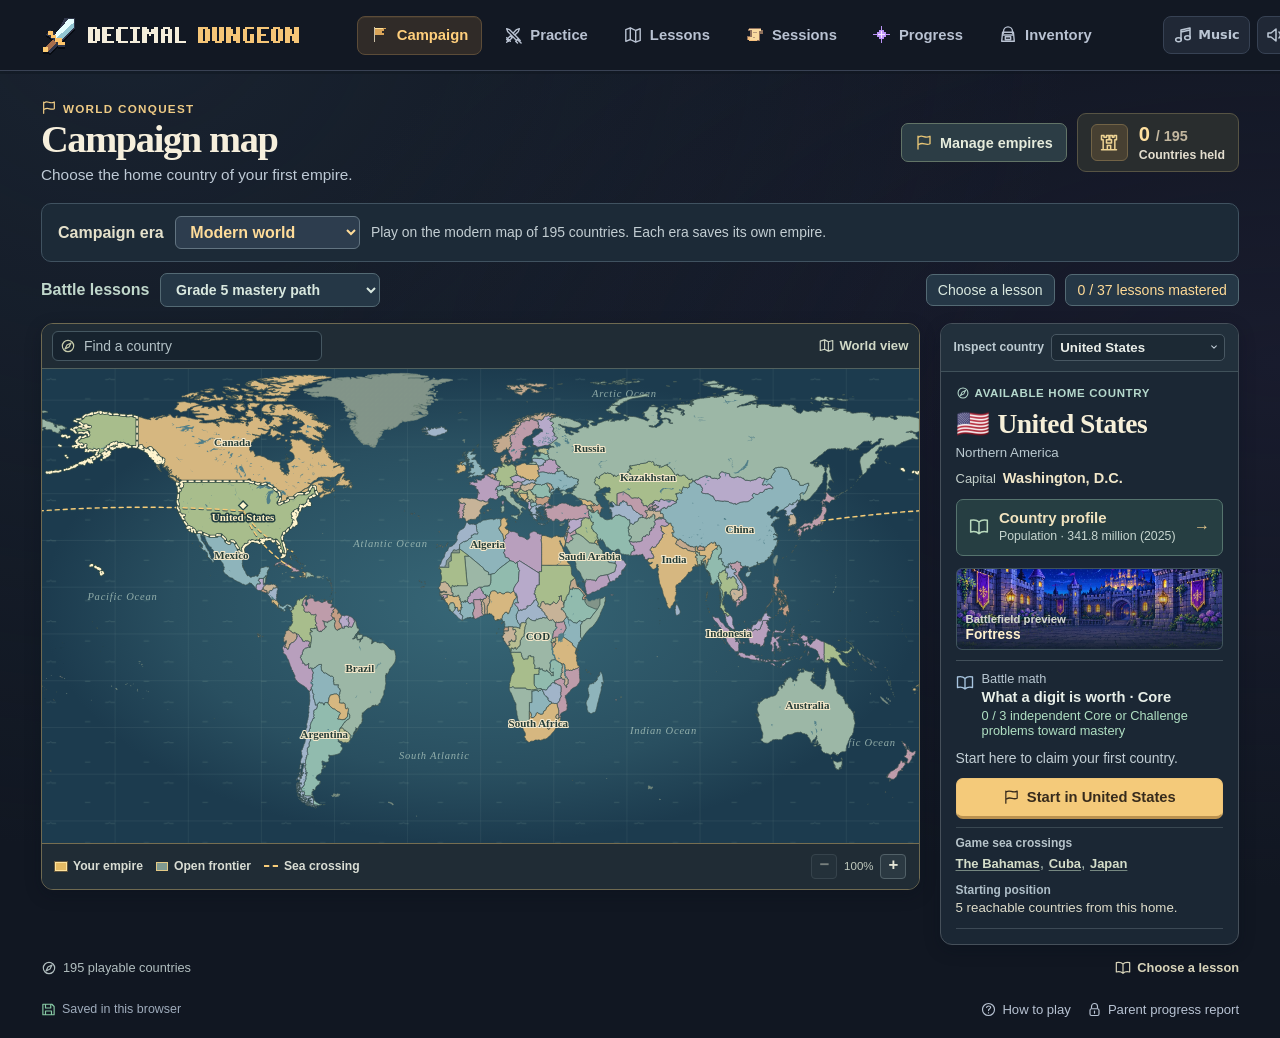
==== commit c3a2d944: "Add playable empires and clearer decimal lessons" ====
--- a/web/index.html
+++ b/web/index.html
@@ -22,6 +22,7 @@
 <script defer src="capitals.js"></script>
 <script defer src="historical-atlas.js"></script>
 <script defer src="eras.js"></script>
+<script defer src="place-value.js"></script>
 <script defer src="lesson-numbers.js"></script>
 <script defer src="lesson-space.js"></script>
 <script defer src="lessons.js"></script>
--- a/web/workbench.css
+++ b/web/workbench.css
@@ -131,3 +131,11 @@
   .wb-leg-context { padding:8px 14px; }
   .wb-leg-context p { margin-left:0; flex-basis:100%; }
 }
+
+.wb-estimate-question{margin:12px 0 3px;color:#e9e1c8;font-weight:650}
+.wb-rounding-summary{max-width:34rem;margin:10px auto;color:#f4ecd8}
+.wb-rounding-summary dl{display:grid;gap:6px;margin:0;text-align:left}
+.wb-rounding-summary dl>div{padding:7px 11px;border-left:3px solid #82c9ab;background:#1a2c32;border-radius:3px}
+.wb-rounding-summary dt{font-size:.78rem;color:#bfcecb}
+.wb-rounding-summary dd{margin:2px 0 0;font-size:1rem;font-weight:700;font-variant-numeric:tabular-nums}
+.wb-rounding-summary p{font-size:.84rem}
--- a/web/campaign.css
+++ b/web/campaign.css
@@ -258,3 +258,23 @@
 .cm-preview-holding { stroke:#344a48; stroke-width:2; }
 .cm-preview-seat { fill:#ffe191; stroke:#493d28; stroke-width:3.4; stroke-linejoin:round; }
 .cm-preview-target-ring { fill:none; stroke:#fff5d0; stroke-width:4.5; paint-order:stroke; filter:drop-shadow(0 0 2px #273c45); }
+
+.cm-playing { display:flex; align-items:center; flex-wrap:wrap; gap:.5rem; width:fit-content; max-width:100%; box-sizing:border-box; margin:0 0 .9rem; padding:.45rem .65rem; background:#283b44; border:1px solid #526b73; border-radius:8px; color:#e0eae6; font-weight:650; font-size:.9rem; }
+.cm-playing select { max-width:100%; min-width:8rem; padding:.3rem 1rem .3rem .45rem; border:1px solid #61777d; border-radius:5px; background:#1b2b36; color:#f8f1df; font:inherit; cursor:pointer; }
+.cm-border-options { margin:.8rem 0; }
+.cm-border-options h3 { color:#e8e8d2; font-size:.96rem; margin:0 0 .45rem; }
+.cm-border-options h4 { margin:.4rem 0 .25rem; color:#bbcdc8; font-size:.76rem; font-weight:600; }
+.cm-border-options div,.cm-empire-row-actions { display:flex; flex-wrap:wrap; gap:.4rem; align-items:center; }
+.cm-border-options button,.cm-assume-control { display:inline-flex; align-items:center; gap:.35rem; border:1px solid #62796e; border-radius:6px; background:#2c4542; color:#f0f0d9; padding:.38rem .55rem; font:inherit; font-size:.84rem; font-weight:650; cursor:pointer; }
+.cm-border-options button:hover,.cm-assume-control:hover { background:#3a5750; }
+.cm-border-options button svg,.cm-assume-control svg { width:1em; height:1em; flex:none; }
+.cm-border-options p { margin:0; color:#cbd4ce; font-size:.85rem; }
+.cm-assume-control { margin:.45rem 0; }
+.cm-empires-dialog .cm-control-choices { margin:.75rem 0 0; padding:0; border:0; display:flex; align-items:stretch; gap:.5rem; }
+.cm-control-choices legend { margin-bottom:.35rem; color:#d9e5e0; font-weight:650; font-size:.88rem; }
+.cm-empires-dialog .cm-control-choices label { display:flex; flex:1; align-items:flex-start; gap:.45rem; border:1px solid #4f6266; border-radius:7px; padding:.55rem; cursor:pointer; background:#23333d; }
+.cm-control-choices label:has(input:checked) { outline:1px solid #afc69f; }
+.cm-control-choices input[type=radio] { width:1rem; flex:none; margin:2px 0 0; padding:0; }
+.cm-control-choices small { display:block; font-weight:450; margin-top:.15rem; color:#c4d1d1; }
+.cm-empires-dialog .cm-controller-label { display:flex; align-items:center; gap:.35rem; font-size:.75rem; }
+.cm-controller-label select { padding:.25rem .35rem; }
--- a/web/lesson-board.css
+++ b/web/lesson-board.css
@@ -25,3 +25,17 @@
 .lc-record{padding-left:1.5rem;margin-bottom:0}.lc-record li+li{margin-top:6px}.lc-record b{color:#9ae4c7;margin-left:6px;overflow-wrap:anywhere}
 .lesson-strip{display:flex;align-items:center;gap:9px;flex-wrap:wrap;padding:10px 16px}.lesson-strip div{margin-right:auto}.lesson-strip small,.lesson-strip strong{display:block}.lesson-strip strong{color:#f8e7bd}.lesson-strip button{padding:6px 9px;font-size:.88rem}
 @media(max-width:640px){.lc-body{grid-template-columns:1fr;padding:14px}.lc-model svg{max-height:210px}.lc-head{padding:14px}.lesson-strip{gap:6px}.lesson-strip div{flex:1 0 100%}}
+
+.pv-chart { display:flex; gap:3px; align-items:stretch; margin:.45rem 0 1rem; }
+.pv-column { flex:1; min-width:0; display:grid; text-align:center; padding:.4rem .12rem; border:1px solid #526375; border-radius:5px; }
+.pv-column small { color:#bdced9; font-size:clamp(.64rem,1.2vw,.8rem); }
+.pv-column strong,.pv-point { font-size:1.65rem; line-height:1.35; }
+.pv-point { align-self:center; color:#ffcf77; }
+.pv-selected { background:#293f44; border:2px solid #9ed5bf; }
+.pv-selected strong {color:#ffdf9d}
+.pv-label { font-weight:650; color:#dbe4de; font-size:.9rem; }
+.pv-pieces { display:flex; max-width:20rem; gap:1px; }
+.pv-pieces i { flex:1; height:1.4rem; border:1px solid #879da8; }
+.pv-pieces .pv-filled { background:#92cebb; }
+.pv-square { display:grid; grid-template-columns:repeat(10,1fr); max-width:9rem; }
+.pv-square i { height:auto; aspect-ratio:1; }
